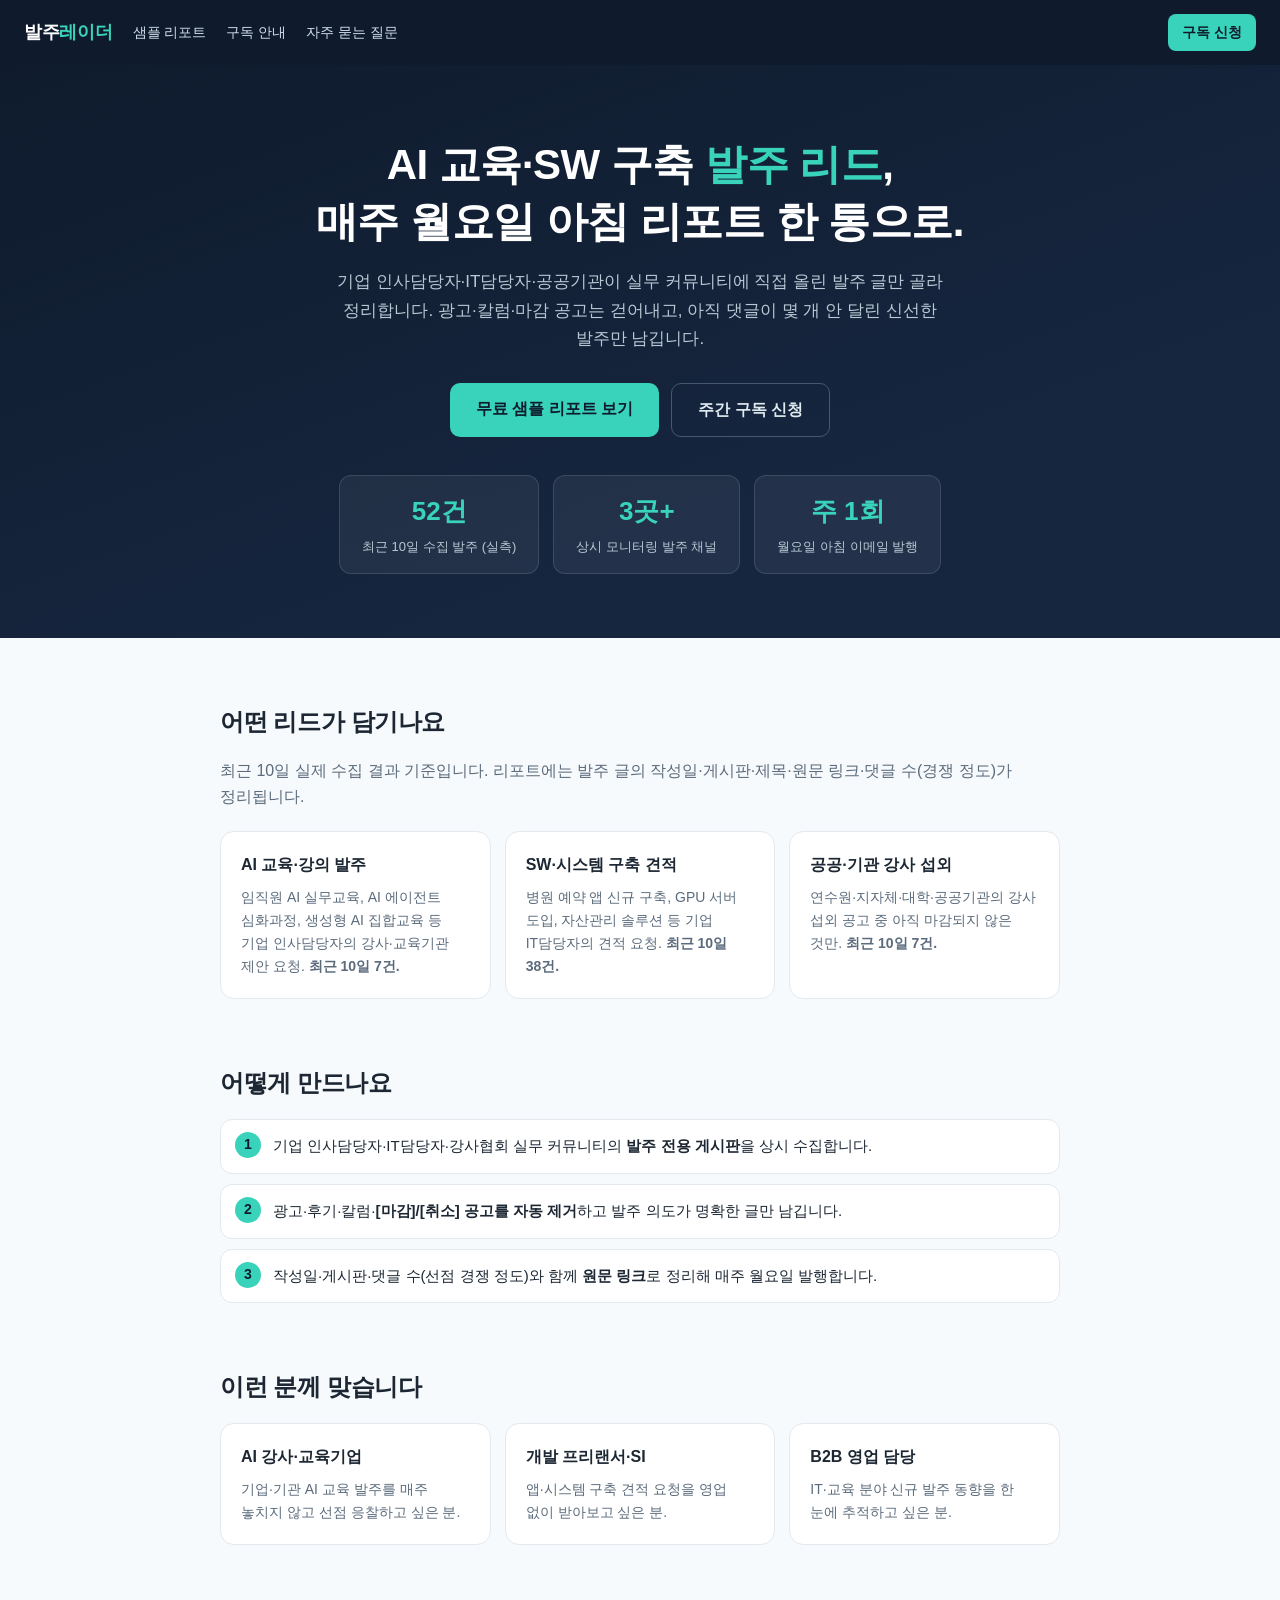
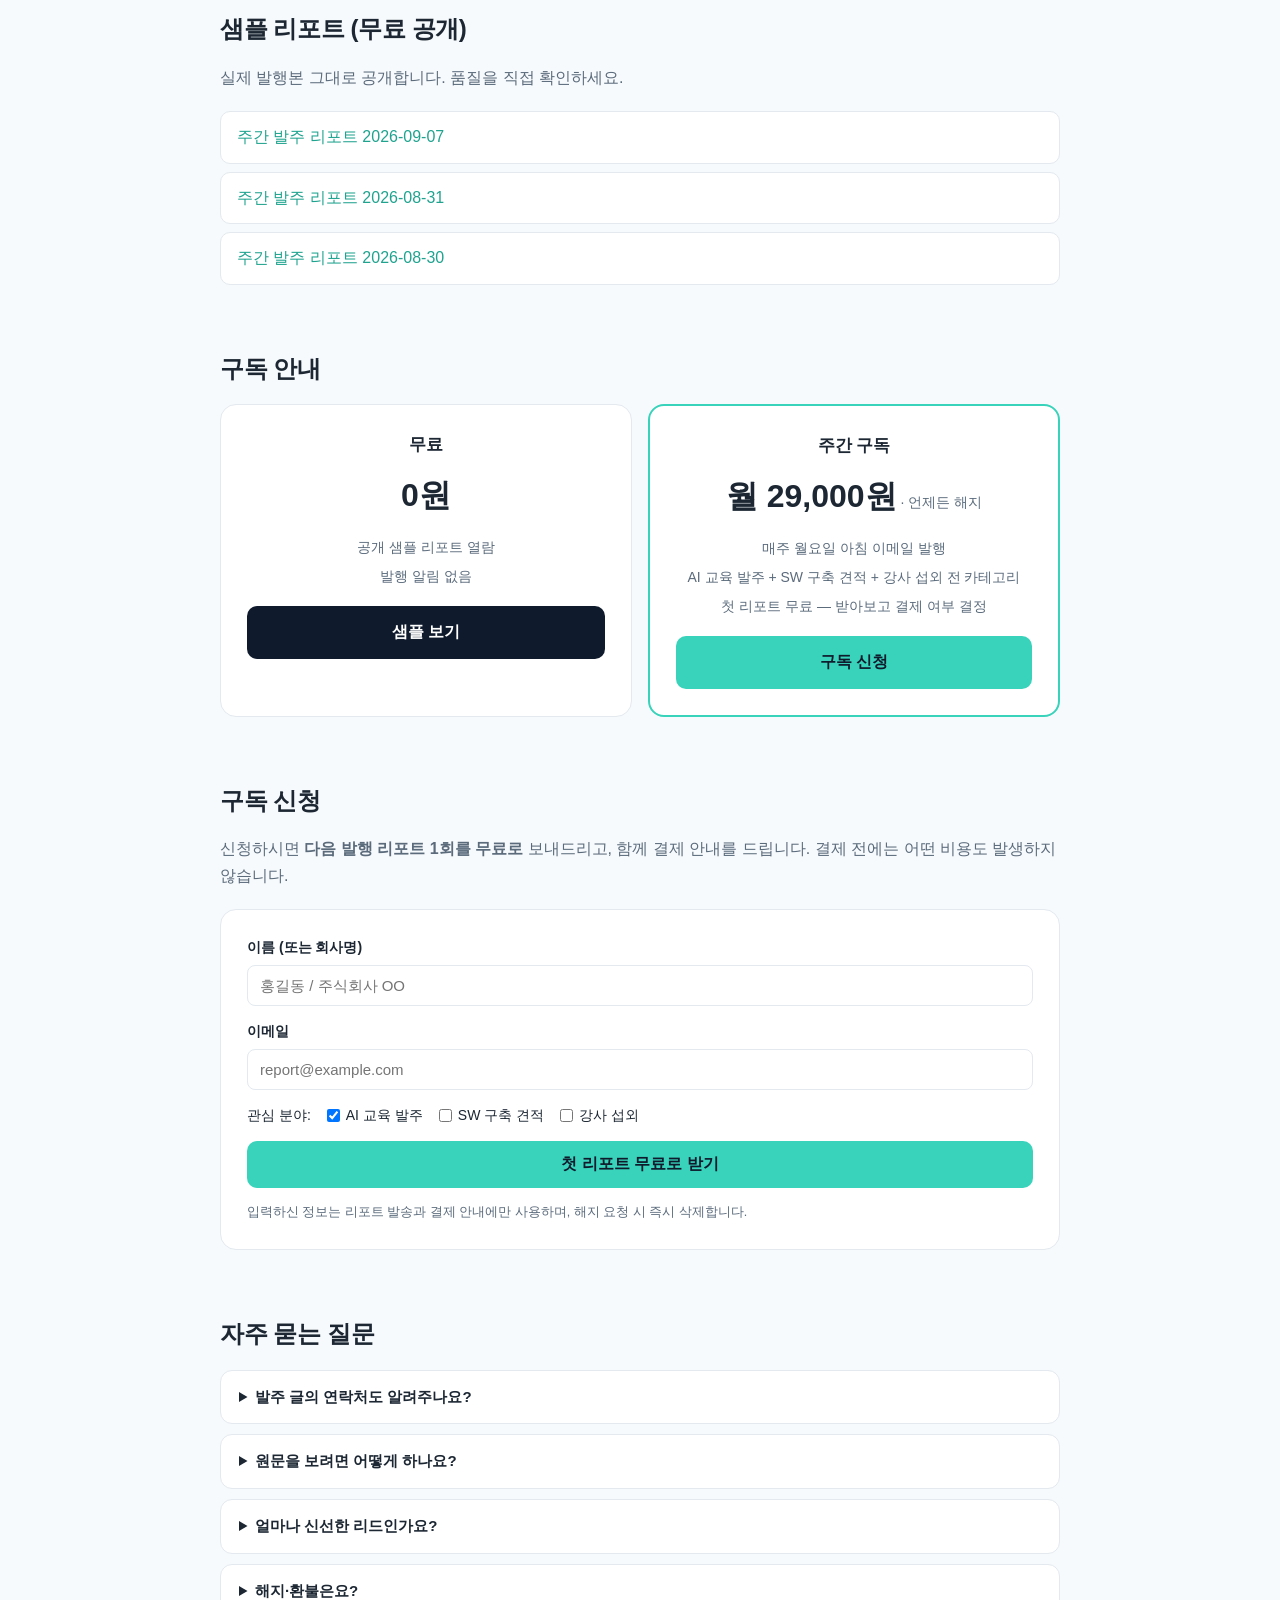
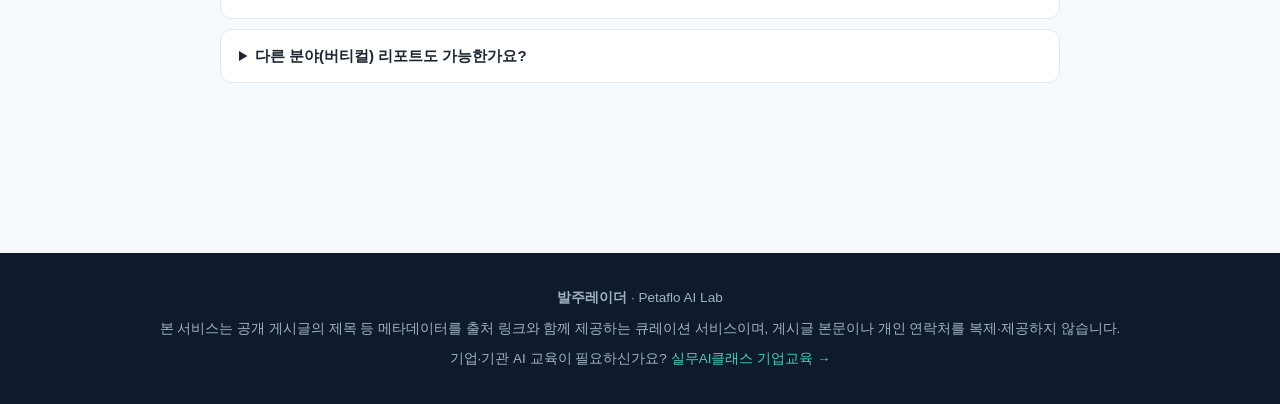
==== index.html @ 08a5c069 "주간 리포트 자동 발행" ====
<!DOCTYPE html>
<html lang="ko">
<head>
<meta charset="utf-8">
<meta name="viewport" content="width=device-width, initial-scale=1">
<title>발주레이더 — AI 교육·SW 구축 발주 리드 주간 리포트</title>
<meta name="description" content="기업 인사·IT 담당자와 공공기관이 실제로 올린 AI 교육·SW 구축 발주 글만 골라 매주 월요일 리포트로 보내드립니다.">
<link rel="stylesheet" href="assets/style.css">
</head>
<body>

<nav class="nav">
  <a class="brand" href="#">발주<em>레이더</em></a>
  <a href="#sample">샘플 리포트</a>
  <a href="#pricing">구독 안내</a>
  <a href="#faq">자주 묻는 질문</a>
  <a class="cta" href="#subscribe">구독 신청</a>
</nav>

<header class="hero">
  <h1>AI 교육·SW 구축 <em>발주 리드</em>,<br>매주 월요일 아침 리포트 한 통으로.</h1>
  <p class="sub">기업 인사담당자·IT담당자·공공기관이 실무 커뮤니티에 직접 올린 발주 글만 골라 정리합니다.
  광고·칼럼·마감 공고는 걷어내고, 아직 댓글이 몇 개 안 달린 신선한 발주만 남깁니다.</p>
  <div class="btns">
    <a class="btn primary" href="#sample">무료 샘플 리포트 보기</a>
    <a class="btn ghost" href="#subscribe">주간 구독 신청</a>
  </div>
  <div class="stats">
    <div class="stat"><b>52건</b><span>최근 10일 수집 발주 (실측)</span></div>
    <div class="stat"><b>3곳+</b><span>상시 모니터링 발주 채널</span></div>
    <div class="stat"><b>주 1회</b><span>월요일 아침 이메일 발행</span></div>
  </div>
</header>

<main class="landing">

<section class="block" id="what">
  <h2>어떤 리드가 담기나요</h2>
  <p class="lead">최근 10일 실제 수집 결과 기준입니다. 리포트에는 발주 글의 작성일·게시판·제목·원문 링크·댓글 수(경쟁 정도)가 정리됩니다.</p>
  <div class="cards">
    <div class="card">
      <h3>AI 교육·강의 발주</h3>
      <p>임직원 AI 실무교육, AI 에이전트 심화과정, 생성형 AI 집합교육 등 기업 인사담당자의 강사·교육기관 제안 요청. <strong>최근 10일 7건.</strong></p>
    </div>
    <div class="card">
      <h3>SW·시스템 구축 견적</h3>
      <p>병원 예약 앱 신규 구축, GPU 서버 도입, 자산관리 솔루션 등 기업 IT담당자의 견적 요청. <strong>최근 10일 38건.</strong></p>
    </div>
    <div class="card">
      <h3>공공·기관 강사 섭외</h3>
      <p>연수원·지자체·대학·공공기관의 강사 섭외 공고 중 아직 마감되지 않은 것만. <strong>최근 10일 7건.</strong></p>
    </div>
  </div>
</section>

<section class="block" id="how">
  <h2>어떻게 만드나요</h2>
  <ol class="how">
    <li>기업 인사담당자·IT담당자·강사협회 실무 커뮤니티의 <strong>발주 전용 게시판</strong>을 상시 수집합니다.</li>
    <li>광고·후기·칼럼·<strong>[마감]/[취소] 공고를 자동 제거</strong>하고 발주 의도가 명확한 글만 남깁니다.</li>
    <li>작성일·게시판·댓글 수(선점 경쟁 정도)와 함께 <strong>원문 링크</strong>로 정리해 매주 월요일 발행합니다.</li>
  </ol>
</section>

<section class="block" id="who">
  <h2>이런 분께 맞습니다</h2>
  <div class="cards">
    <div class="card"><h3>AI 강사·교육기업</h3><p>기업·기관 AI 교육 발주를 매주 놓치지 않고 선점 응찰하고 싶은 분.</p></div>
    <div class="card"><h3>개발 프리랜서·SI</h3><p>앱·시스템 구축 견적 요청을 영업 없이 받아보고 싶은 분.</p></div>
    <div class="card"><h3>B2B 영업 담당</h3><p>IT·교육 분야 신규 발주 동향을 한 눈에 추적하고 싶은 분.</p></div>
  </div>
</section>

<section class="block" id="sample">
  <h2>샘플 리포트 (무료 공개)</h2>
  <p class="lead">실제 발행본 그대로 공개합니다. 품질을 직접 확인하세요.</p>
  <div id="report-list">
    <ul>
      <!-- REPORT-LIST-START -->
      <li><a href="reports/2026-09-07.html">주간 발주 리포트 2026-09-07</a></li>
      <li><a href="reports/2026-08-31.html">주간 발주 리포트 2026-08-31</a></li>
      <li><a href="reports/2026-08-30.html">주간 발주 리포트 2026-08-30</a></li>
      <!-- REPORT-LIST-END -->
    </ul>
  </div>
</section>

<section class="block" id="pricing">
  <h2>구독 안내</h2>
  <div class="price-grid">
    <div class="price">
      <h3>무료</h3>
      <div class="amount">0원</div>
      <ul>
        <li>공개 샘플 리포트 열람</li>
        <li>발행 알림 없음</li>
      </ul>
      <a class="btn primary" href="#sample">샘플 보기</a>
    </div>
    <div class="price hl">
      <h3>주간 구독</h3>
      <div class="amount">월 29,000원<small> · 언제든 해지</small></div>
      <ul>
        <li>매주 월요일 아침 이메일 발행</li>
        <li>AI 교육 발주 + SW 구축 견적 + 강사 섭외 전 카테고리</li>
        <li>첫 리포트 무료 — 받아보고 결제 여부 결정</li>
      </ul>
      <a class="btn primary" href="#subscribe">구독 신청</a>
    </div>
  </div>
</section>

<section class="block" id="subscribe">
  <h2>구독 신청</h2>
  <p class="lead">신청하시면 <strong>다음 발행 리포트 1회를 무료로</strong> 보내드리고, 함께 결제 안내를 드립니다. 결제 전에는 어떤 비용도 발생하지 않습니다.</p>
  <div class="form-ok" id="form-ok">✅ 신청이 접수되었습니다. 다음 발행일에 첫 리포트를 이메일로 보내드릴게요.</div>
  <form class="sub-form" action="https://formsubmit.co/f4ff7f3f9ee0a68eefdaf804816b17be" method="POST">
    <input type="hidden" name="_subject" value="[발주레이더] 구독 신청">
    <input type="hidden" name="구분" value="발주레이더 구독신청">
    <input type="hidden" name="_captcha" value="false">
    <input type="hidden" name="_next" value="https://kevin9327.github.io/balju-radar/?subscribed=1#subscribe">
    <label>이름 (또는 회사명)
      <input type="text" name="이름" required placeholder="홍길동 / 주식회사 OO">
    </label>
    <label>이메일
      <input type="email" name="이메일" required placeholder="report@example.com">
    </label>
    <div class="checks">
      관심 분야:
      <label><input type="checkbox" name="관심분야" value="AI 교육 발주" checked> AI 교육 발주</label>
      <label><input type="checkbox" name="관심분야" value="SW 구축 견적"> SW 구축 견적</label>
      <label><input type="checkbox" name="관심분야" value="강사 섭외"> 강사 섭외</label>
    </div>
    <button type="submit">첫 리포트 무료로 받기</button>
    <p class="fine">입력하신 정보는 리포트 발송과 결제 안내에만 사용하며, 해지 요청 시 즉시 삭제합니다.</p>
  </form>
</section>

<section class="block" id="faq">
  <h2>자주 묻는 질문</h2>
  <details class="faq">
    <summary>발주 글의 연락처도 알려주나요?</summary>
    <p>아니요. 리포트는 공개 게시글의 제목·작성일·게시판 등 <strong>메타데이터와 원문 링크만</strong> 제공합니다.
    개인 연락처는 수집·제공하지 않습니다(개인정보 보호). 연락처는 원문 링크에서 직접 확인하시면 되고, 대부분의 발주 글 본문에 담당자 연락 방법이 안내되어 있습니다.</p>
  </details>
  <details class="faq">
    <summary>원문을 보려면 어떻게 하나요?</summary>
    <p>각 리드의 원문 링크는 해당 커뮤니티로 연결됩니다. 커뮤니티 가입(무료)이 필요할 수 있습니다. 어느 커뮤니티의 어느 게시판인지 리포트에 명시되어 있어 한 번 가입해두면 계속 쓸 수 있습니다.</p>
  </details>
  <details class="faq">
    <summary>얼마나 신선한 리드인가요?</summary>
    <p>발행일 기준 직전 7~10일 내 작성된 글만 담습니다. 각 리드에 댓글 수를 함께 표기하므로 경쟁이 얼마나 붙었는지 바로 판단할 수 있습니다. 댓글 5개 미만이면 통상 선점 여지가 충분합니다.</p>
  </details>
  <details class="faq">
    <summary>해지·환불은요?</summary>
    <p>언제든 이메일 회신 한 통으로 해지할 수 있고, 해지 시 다음 결제는 발생하지 않습니다. 결제 후 리포트 발송 전이라면 전액 환불해 드립니다.</p>
  </details>
  <details class="faq">
    <summary>다른 분야(버티컬) 리포트도 가능한가요?</summary>
    <p>가능합니다. 특정 업종·키워드의 발주만 모아보는 맞춤 리포트가 필요하시면 구독 신청 폼에 내용을 남겨주세요. 별도 견적으로 안내드립니다.</p>
  </details>
</section>

</main>

<footer class="site">
  <p><strong>발주레이더</strong> · Petaflo AI Lab</p>
  <p>본 서비스는 공개 게시글의 제목 등 메타데이터를 출처 링크와 함께 제공하는 큐레이션 서비스이며, 게시글 본문이나 개인 연락처를 복제·제공하지 않습니다.</p>
  <p>기업·기관 AI 교육이 필요하신가요? <a href="https://kevin9327.github.io/ai-class/training.html">실무AI클래스 기업교육 →</a></p>
</footer>

<script>
  if (new URLSearchParams(location.search).get("subscribed") === "1") {
    document.getElementById("form-ok").style.display = "block";
  }
</script>
</body>
</html>
---- assets/style.css ----
:root {
  --navy: #0f1b2d;
  --navy2: #16263f;
  --mint: #39d3bb;
  --mint-dark: #1fa38f;
  --ink: #1c2733;
  --sub: #5b6b7c;
  --line: #e3e9ef;
  --bg: #f7fafc;
  --card: #ffffff;
}
* { box-sizing: border-box; margin: 0; padding: 0; }
html { scroll-behavior: smooth; }
body {
  font-family: "Pretendard Variable", Pretendard, "Apple SD Gothic Neo", "Malgun Gothic", "Segoe UI", sans-serif;
  color: var(--ink);
  background: var(--bg);
  line-height: 1.65;
  word-break: keep-all;
}
a { color: var(--mint-dark); text-decoration: none; }
a:hover { text-decoration: underline; }

/* ── 랜딩 ───────────────────────────── */
.nav {
  display: flex; align-items: center; gap: 20px;
  padding: 14px 24px; background: var(--navy); color: #fff;
  position: sticky; top: 0; z-index: 10;
}
.nav .brand { font-weight: 800; font-size: 18px; color: #fff; letter-spacing: -0.3px; }
.nav .brand em { color: var(--mint); font-style: normal; }
.nav a { color: #cfe0ea; font-size: 14px; }
.nav .cta { margin-left: auto; background: var(--mint); color: var(--navy); font-weight: 700; padding: 7px 14px; border-radius: 8px; }
.nav .cta:hover { text-decoration: none; filter: brightness(1.06); }

.hero {
  background: linear-gradient(160deg, var(--navy) 0%, var(--navy2) 70%);
  color: #fff; padding: 72px 24px 64px; text-align: center;
}
.hero h1 { font-size: clamp(26px, 4.5vw, 42px); letter-spacing: -0.5px; line-height: 1.35; }
.hero h1 em { color: var(--mint); font-style: normal; }
.hero p.sub { margin: 18px auto 0; max-width: 640px; color: #b8c8d4; font-size: clamp(15px, 2vw, 17px); }
.hero .btns { margin-top: 30px; display: flex; gap: 12px; justify-content: center; flex-wrap: wrap; }
.btn { display: inline-block; padding: 13px 26px; border-radius: 10px; font-weight: 700; font-size: 16px; }
.btn.primary { background: var(--mint); color: var(--navy); }
.btn.ghost { border: 1px solid #46586e; color: #dfe9f0; }
.btn:hover { text-decoration: none; filter: brightness(1.07); }

.stats { display: flex; gap: 14px; justify-content: center; flex-wrap: wrap; margin-top: 38px; }
.stat { background: rgba(255,255,255,0.06); border: 1px solid rgba(255,255,255,0.12); border-radius: 12px; padding: 14px 22px; min-width: 150px; }
.stat b { display: block; font-size: 26px; color: var(--mint); }
.stat span { font-size: 13px; color: #b8c8d4; }

main.landing { max-width: 880px; margin: 0 auto; padding: 0 20px 80px; }
section.block { margin-top: 64px; }
section.block > h2 { font-size: 24px; letter-spacing: -0.4px; margin-bottom: 16px; }
section.block > p.lead { color: var(--sub); margin-bottom: 20px; }

.cards { display: grid; grid-template-columns: repeat(auto-fit, minmax(230px, 1fr)); gap: 14px; }
.card { background: var(--card); border: 1px solid var(--line); border-radius: 14px; padding: 20px; }
.card h3 { font-size: 16px; margin-bottom: 8px; }
.card p { font-size: 14px; color: var(--sub); }

ol.how { counter-reset: n; list-style: none; display: grid; gap: 10px; }
ol.how li { background: var(--card); border: 1px solid var(--line); border-radius: 12px; padding: 14px 16px 14px 52px; position: relative; font-size: 15px; }
ol.how li::before {
  counter-increment: n; content: counter(n);
  position: absolute; left: 14px; top: 12px;
  width: 26px; height: 26px; border-radius: 50%;
  background: var(--mint); color: var(--navy); font-weight: 800;
  display: flex; align-items: center; justify-content: center; font-size: 14px;
}

.price-grid { display: grid; grid-template-columns: repeat(auto-fit, minmax(250px, 1fr)); gap: 16px; }
.price { background: var(--card); border: 1px solid var(--line); border-radius: 16px; padding: 26px; text-align: center; }
.price.hl { border: 2px solid var(--mint); }
.price h3 { font-size: 17px; }
.price .amount { font-size: 32px; font-weight: 800; margin: 10px 0 2px; }
.price .amount small { font-size: 14px; font-weight: 500; color: var(--sub); }
.price ul { list-style: none; margin: 14px 0 18px; font-size: 14px; color: var(--sub); display: grid; gap: 6px; }
.price .btn { width: 100%; }
.price .btn.primary { background: var(--navy); color: #fff; }
.price.hl .btn.primary { background: var(--mint); color: var(--navy); }

#report-list ul { list-style: none; display: grid; gap: 8px; }
#report-list li { background: var(--card); border: 1px solid var(--line); border-radius: 10px; padding: 12px 16px; }

form.sub-form { background: var(--card); border: 1px solid var(--line); border-radius: 16px; padding: 26px; display: grid; gap: 14px; }
form.sub-form label { font-size: 14px; font-weight: 600; display: grid; gap: 6px; }
form.sub-form input[type="text"], form.sub-form input[type="email"] {
  padding: 11px 12px; border: 1px solid var(--line); border-radius: 8px; font-size: 15px; font-family: inherit;
}
form.sub-form .checks { display: flex; gap: 16px; flex-wrap: wrap; font-size: 14px; font-weight: 500; }
form.sub-form .checks label { display: flex; align-items: center; gap: 6px; font-weight: 500; }
form.sub-form button { background: var(--mint); color: var(--navy); font-weight: 800; font-size: 16px; border: 0; border-radius: 10px; padding: 13px; cursor: pointer; font-family: inherit; }
form.sub-form button:hover { filter: brightness(1.06); }
form.sub-form .fine { font-size: 12.5px; color: var(--sub); }
.form-ok { display: none; background: #e8faf5; border: 1px solid var(--mint); border-radius: 10px; padding: 14px 16px; font-size: 14.5px; margin-bottom: 14px; }

details.faq { background: var(--card); border: 1px solid var(--line); border-radius: 12px; padding: 14px 18px; margin-bottom: 10px; }
details.faq summary { font-weight: 700; cursor: pointer; font-size: 15px; }
details.faq p { margin-top: 10px; font-size: 14.5px; color: var(--sub); }

footer.site { margin-top: 80px; background: var(--navy); color: #9fb3c1; padding: 34px 24px; font-size: 13.5px; text-align: center; }
footer.site a { color: var(--mint); }
footer.site p + p { margin-top: 8px; }

/* ── 리포트 ─────────────────────────── */
body.report { background: #fff; }
.rp-head { background: var(--navy); color: #fff; padding: 34px 24px 26px; }
.rp-head .brand { color: var(--mint); font-weight: 800; font-size: 14px; }
.rp-head h1 { font-size: clamp(22px, 3.5vw, 30px); margin-top: 8px; }
.rp-head .date { color: var(--mint); }
.rp-head .meta { color: #b8c8d4; font-size: 14px; margin-top: 8px; }
body.report main { max-width: 960px; margin: 0 auto; padding: 24px 20px 60px; }
.notice { background: #f2f8f7; border: 1px solid #cdeae4; border-radius: 12px; padding: 14px 18px; font-size: 14px; color: #33505c; }
section.cat { margin-top: 36px; }
section.cat h2 { font-size: 20px; letter-spacing: -0.3px; }
section.cat h2 .cnt { color: var(--mint-dark); font-size: 16px; }
section.cat h2 .src { font-size: 13px; color: var(--sub); font-weight: 500; margin-left: 6px; }
.tbl-wrap { overflow-x: auto; margin-top: 12px; border: 1px solid var(--line); border-radius: 12px; }
table { border-collapse: collapse; width: 100%; font-size: 14px; min-width: 640px; }
thead th { background: #f2f6f9; text-align: left; padding: 10px 12px; font-size: 13px; color: var(--sub); white-space: nowrap; }
tbody td { padding: 10px 12px; border-top: 1px solid var(--line); }
td.d, td.b { white-space: nowrap; color: var(--sub); font-size: 13px; }
td.n { text-align: right; color: var(--sub); font-variant-numeric: tabular-nums; }
.rp-foot { border-top: 1px solid var(--line); margin-top: 40px; padding: 20px 24px; text-align: center; font-size: 13.5px; color: var(--sub); }
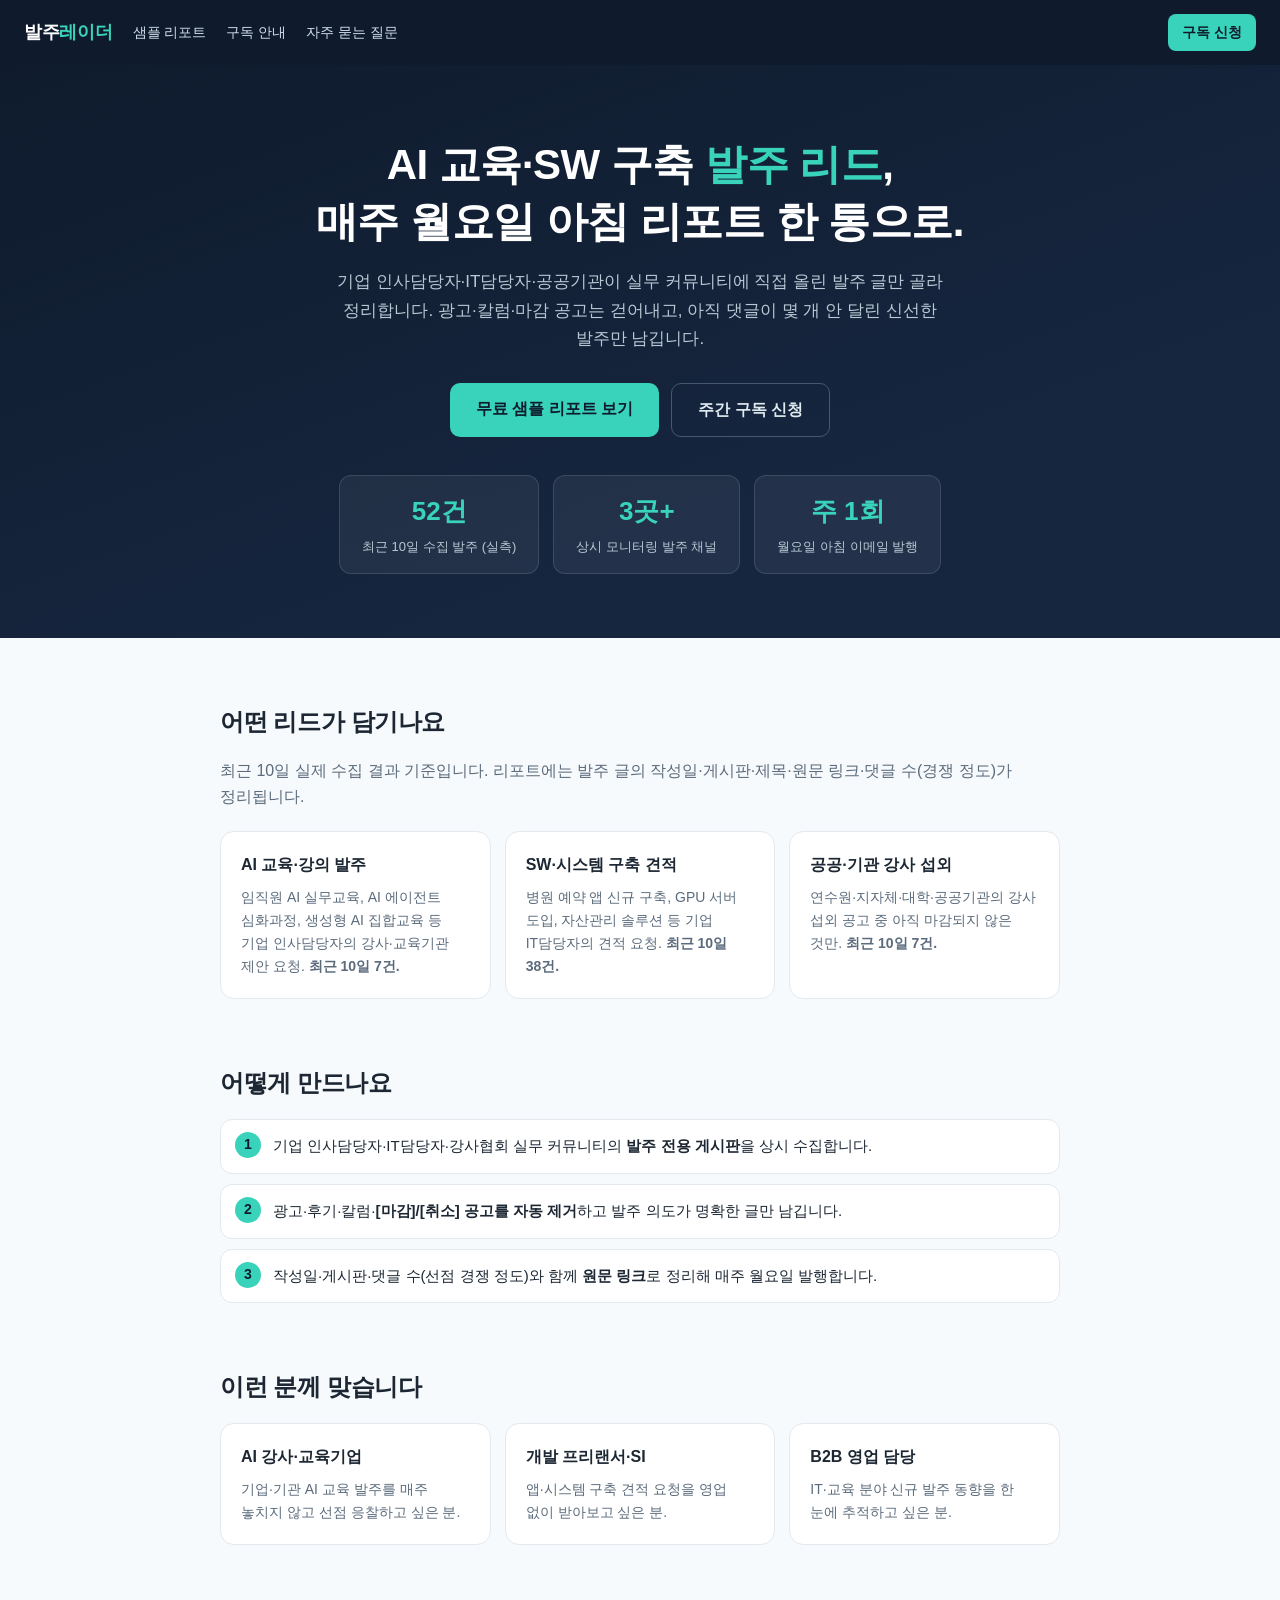
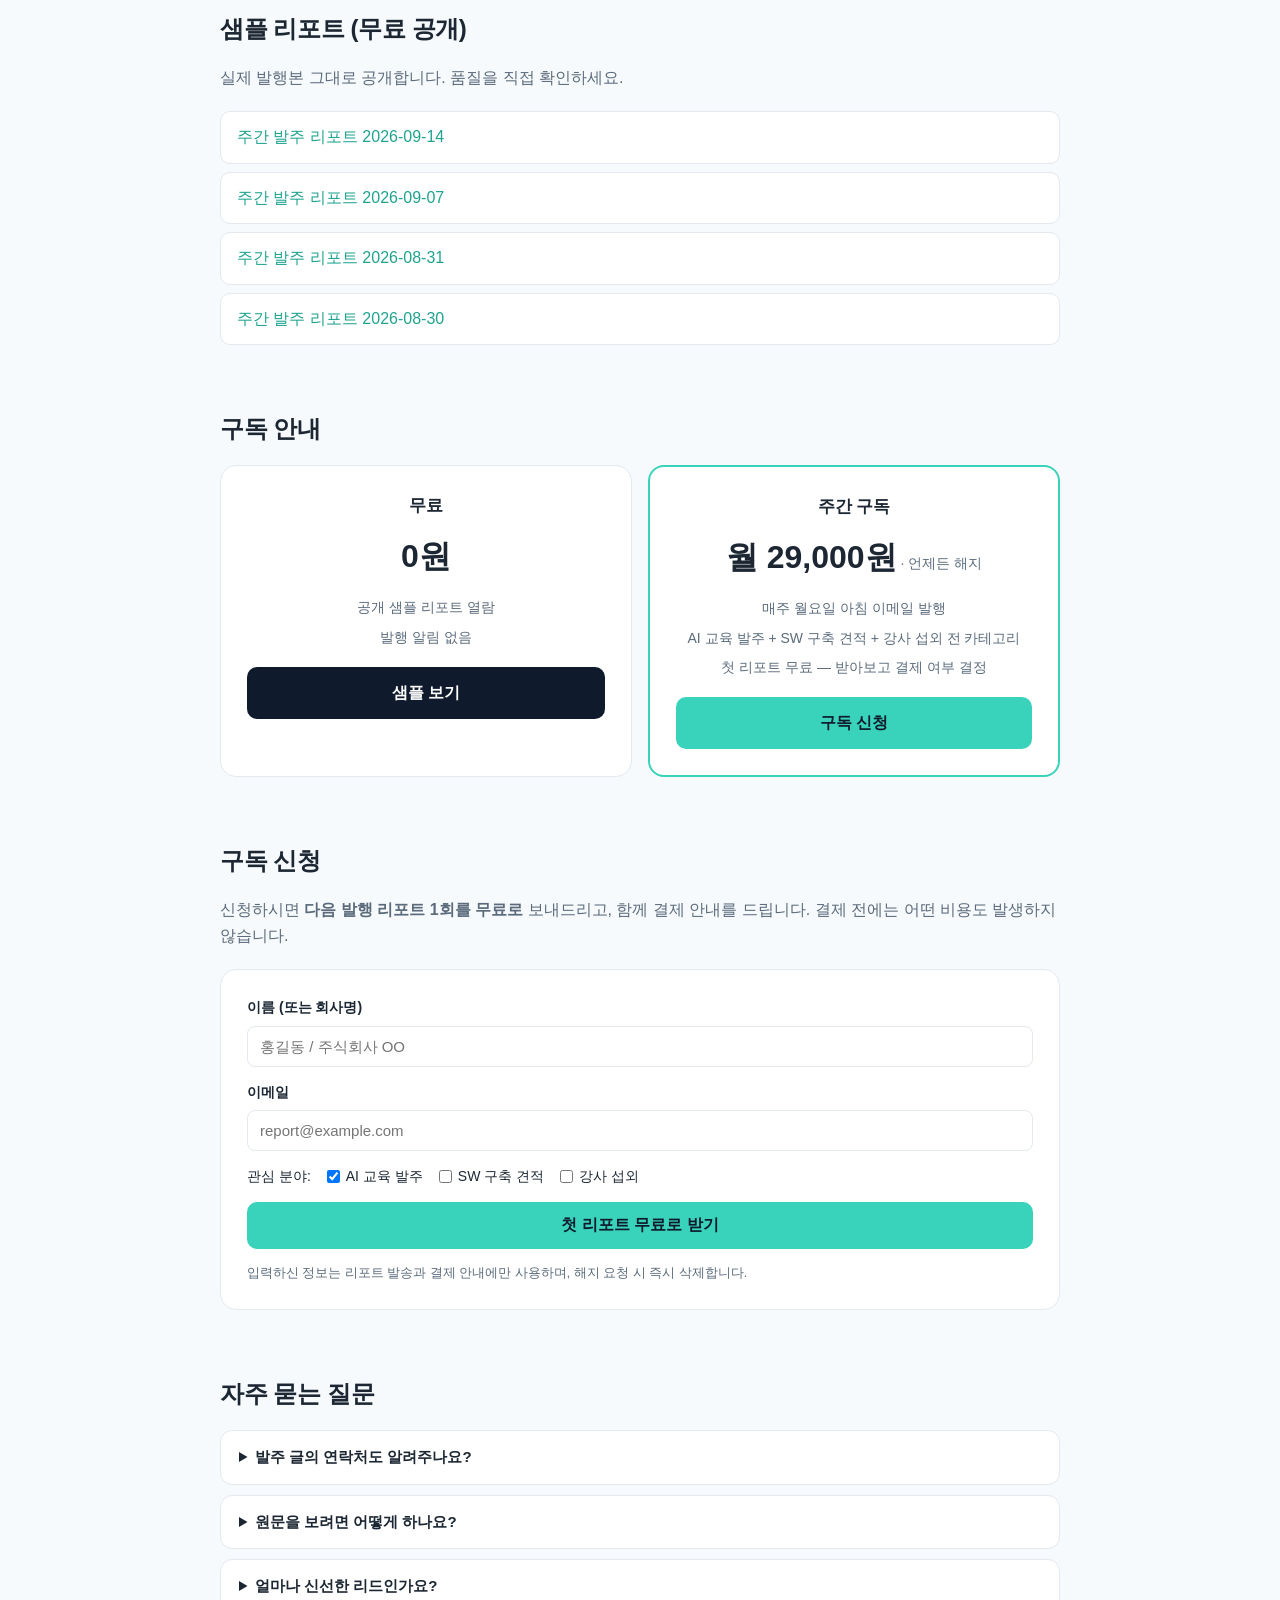
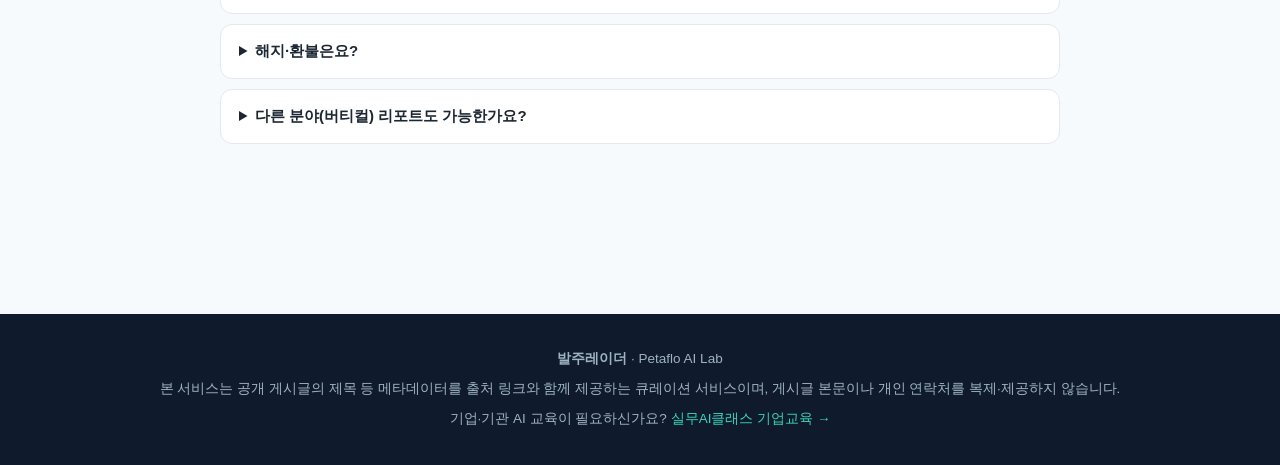
==== commit 424cfc86: "주간 리포트 자동 발행" ====
--- a/index.html
+++ b/index.html
@@ -77,6 +77,7 @@
   <div id="report-list">
     <ul>
       <!-- REPORT-LIST-START -->
+      <li><a href="reports/2026-09-14.html">주간 발주 리포트 2026-09-14</a></li>
       <li><a href="reports/2026-09-07.html">주간 발주 리포트 2026-09-07</a></li>
       <li><a href="reports/2026-08-31.html">주간 발주 리포트 2026-08-31</a></li>
       <li><a href="reports/2026-08-30.html">주간 발주 리포트 2026-08-30</a></li>
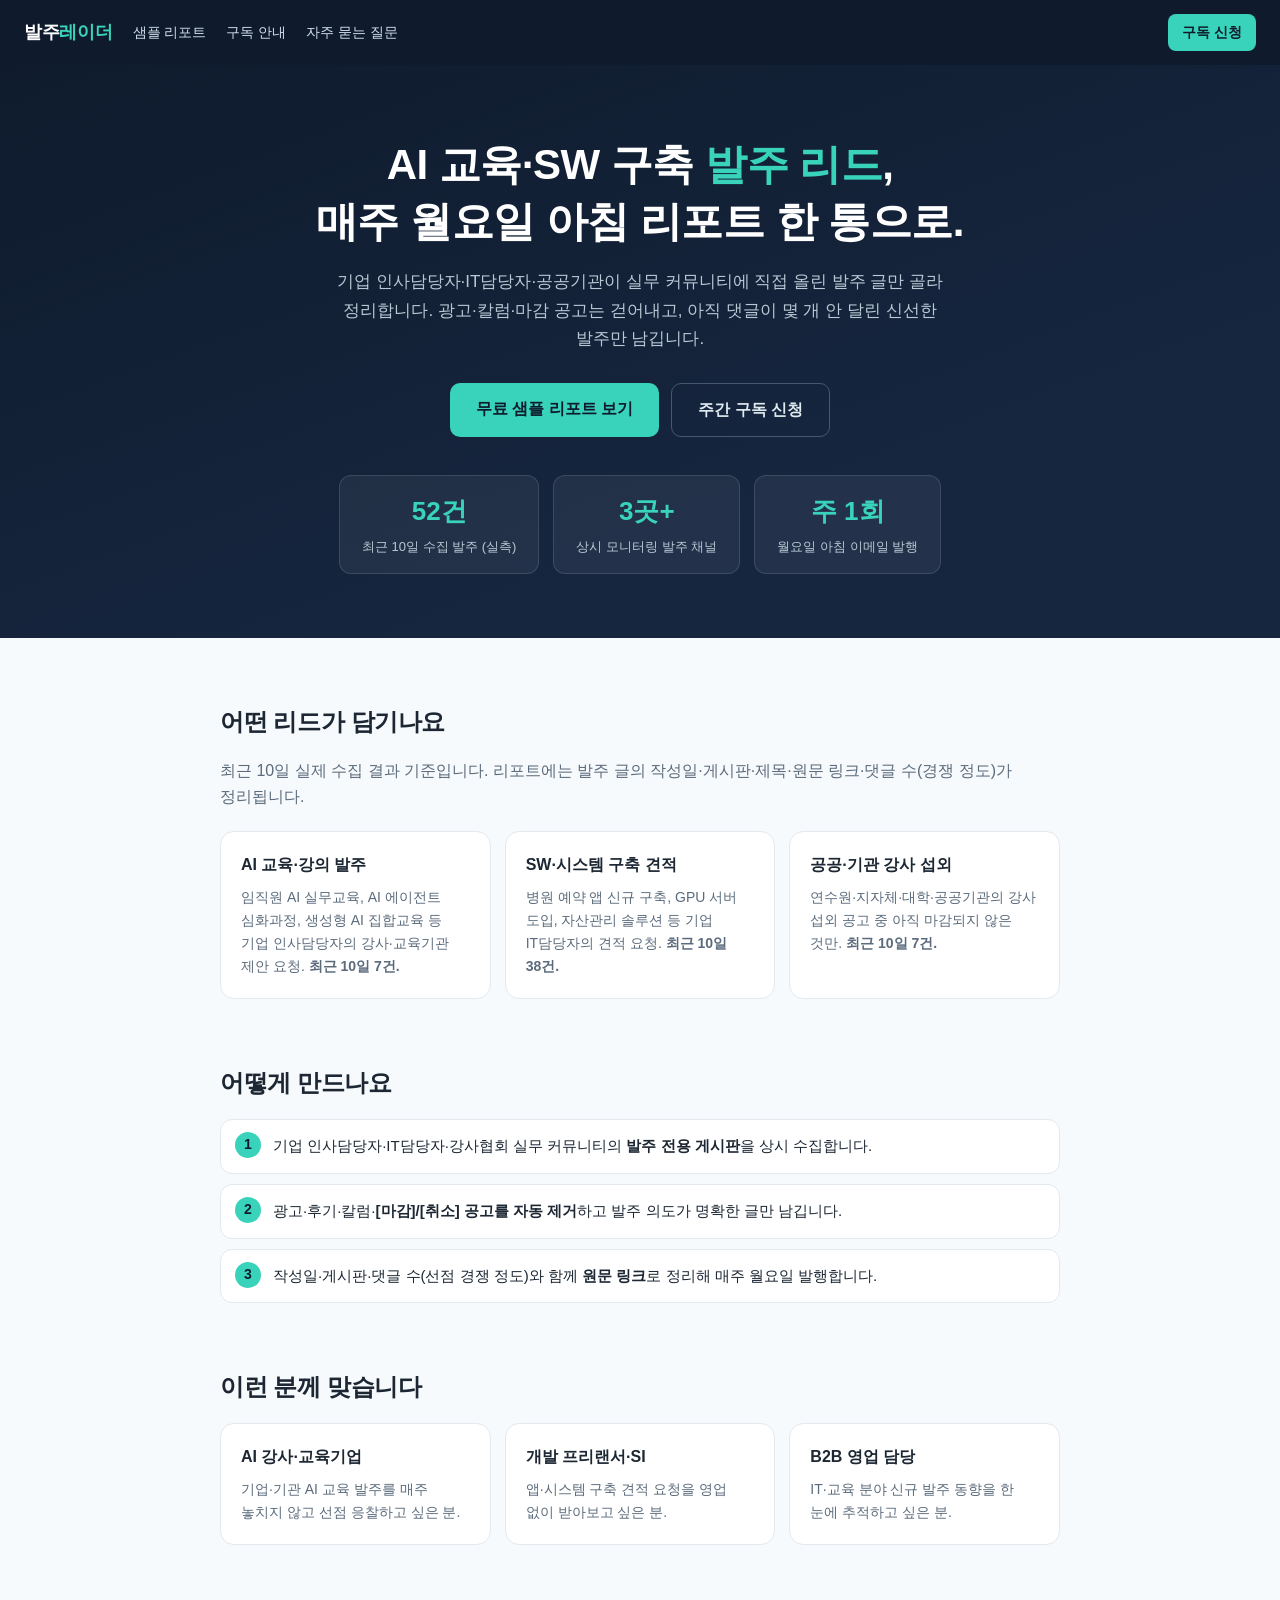
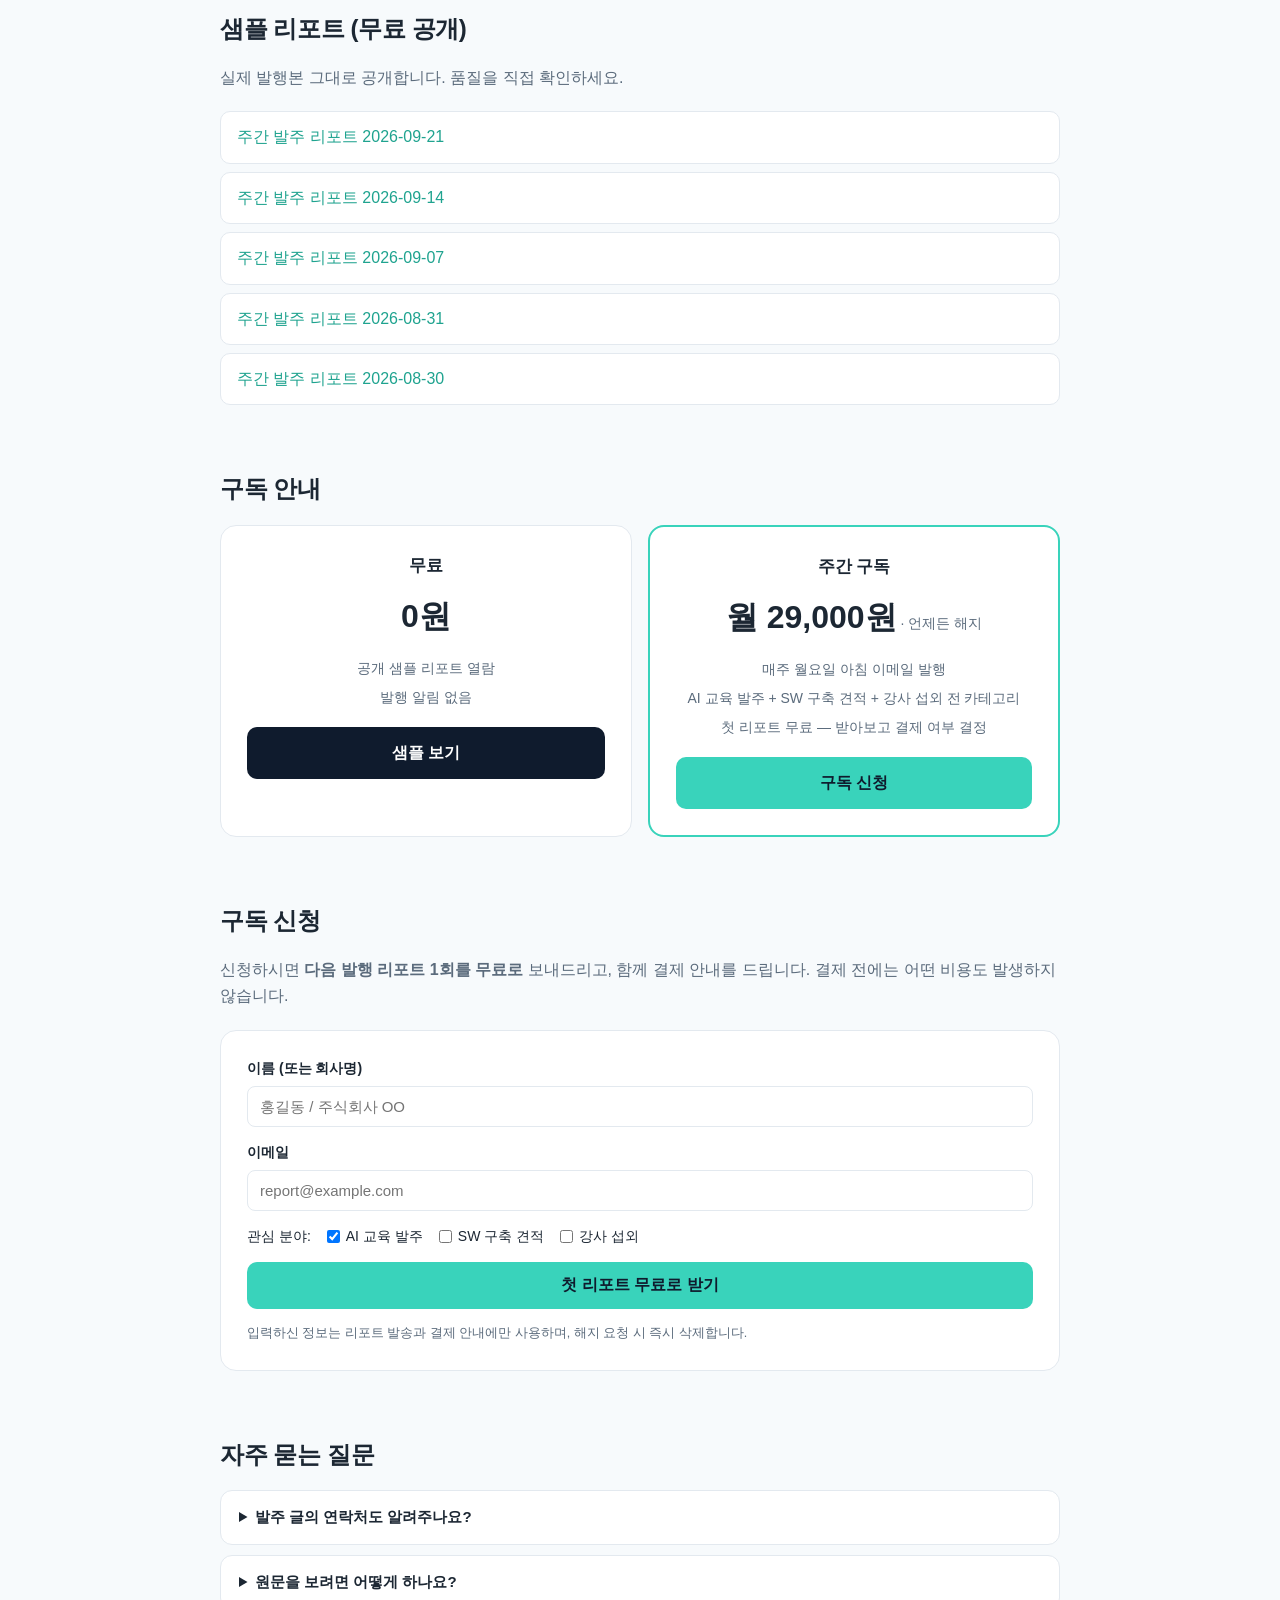
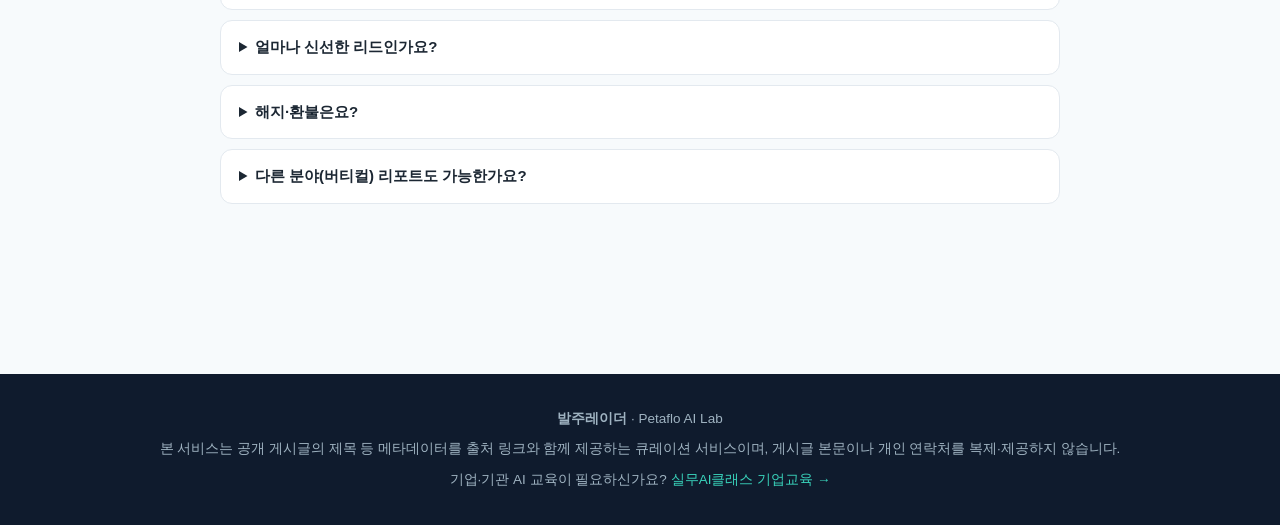
==== commit 34fa073b: "주간 리포트 자동 발행" ====
--- a/index.html
+++ b/index.html
@@ -77,6 +77,7 @@
   <div id="report-list">
     <ul>
       <!-- REPORT-LIST-START -->
+      <li><a href="reports/2026-09-21.html">주간 발주 리포트 2026-09-21</a></li>
       <li><a href="reports/2026-09-14.html">주간 발주 리포트 2026-09-14</a></li>
       <li><a href="reports/2026-09-07.html">주간 발주 리포트 2026-09-07</a></li>
       <li><a href="reports/2026-08-31.html">주간 발주 리포트 2026-08-31</a></li>
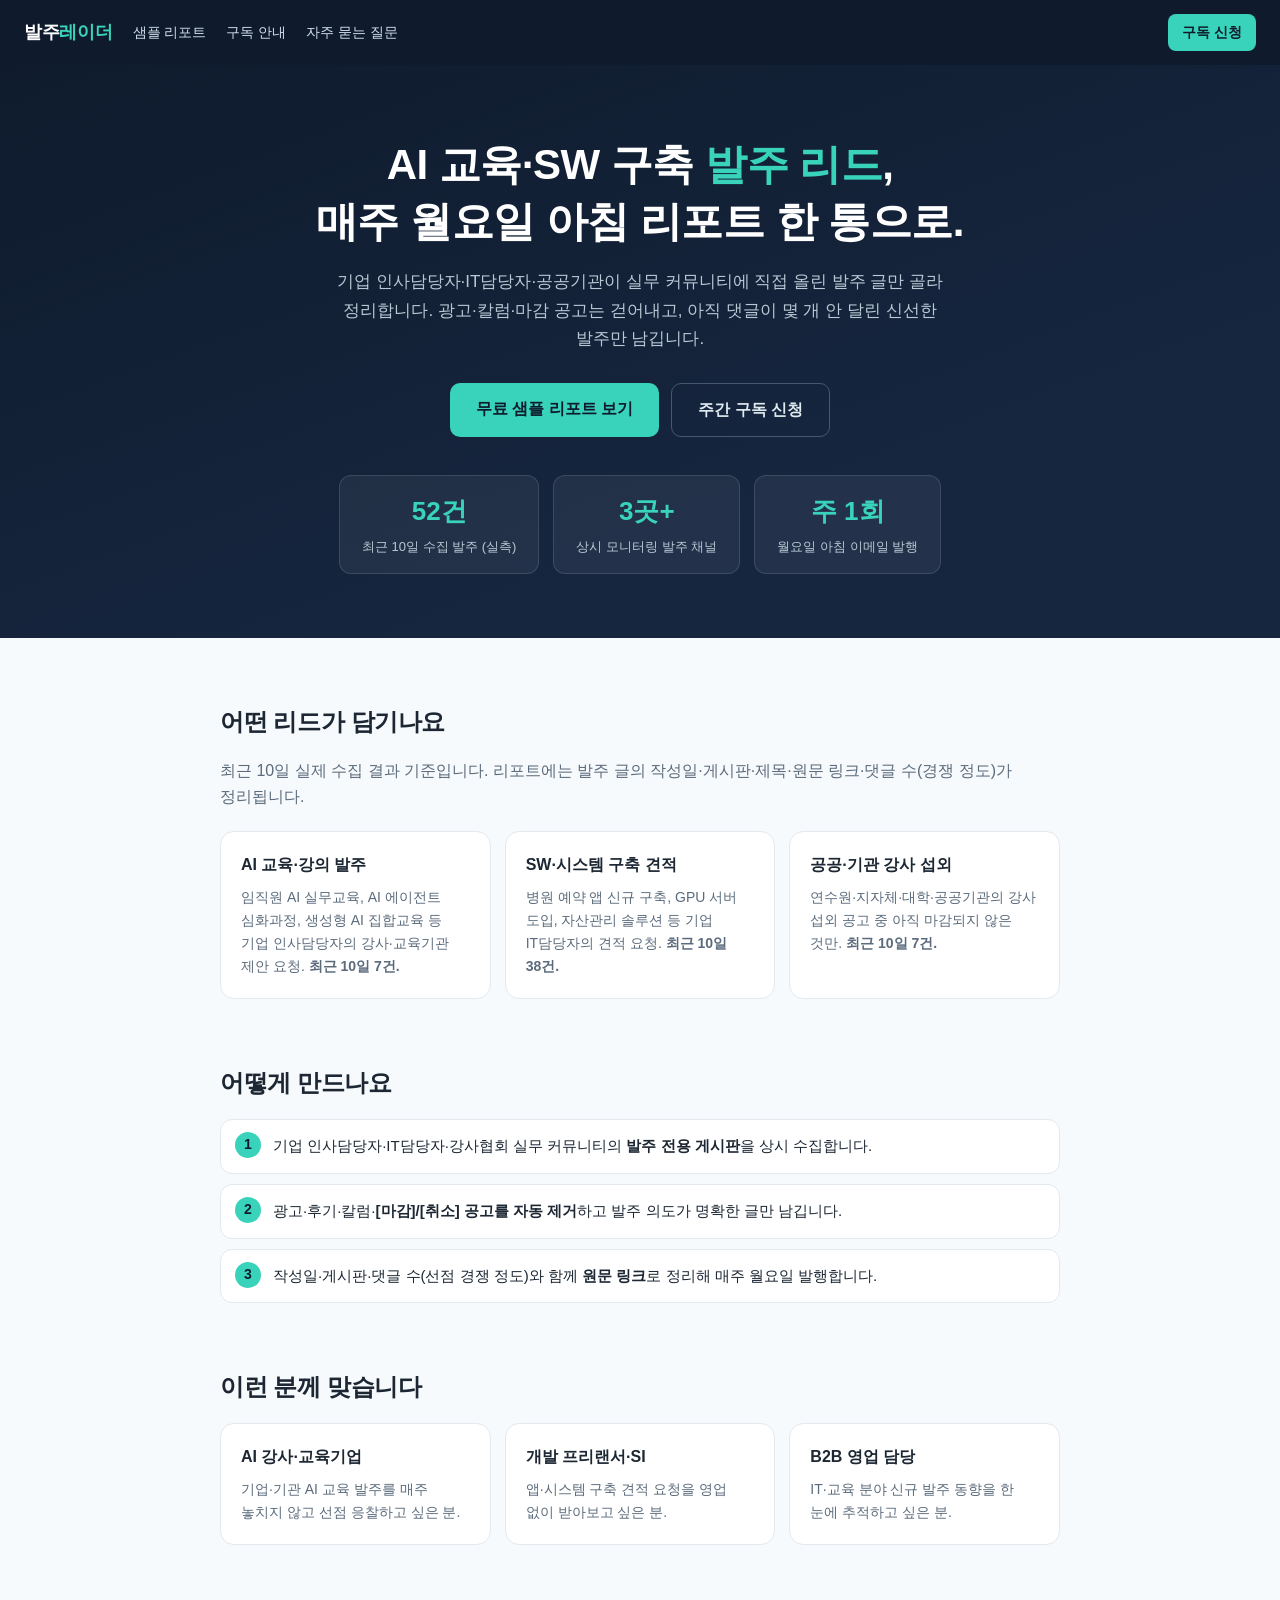
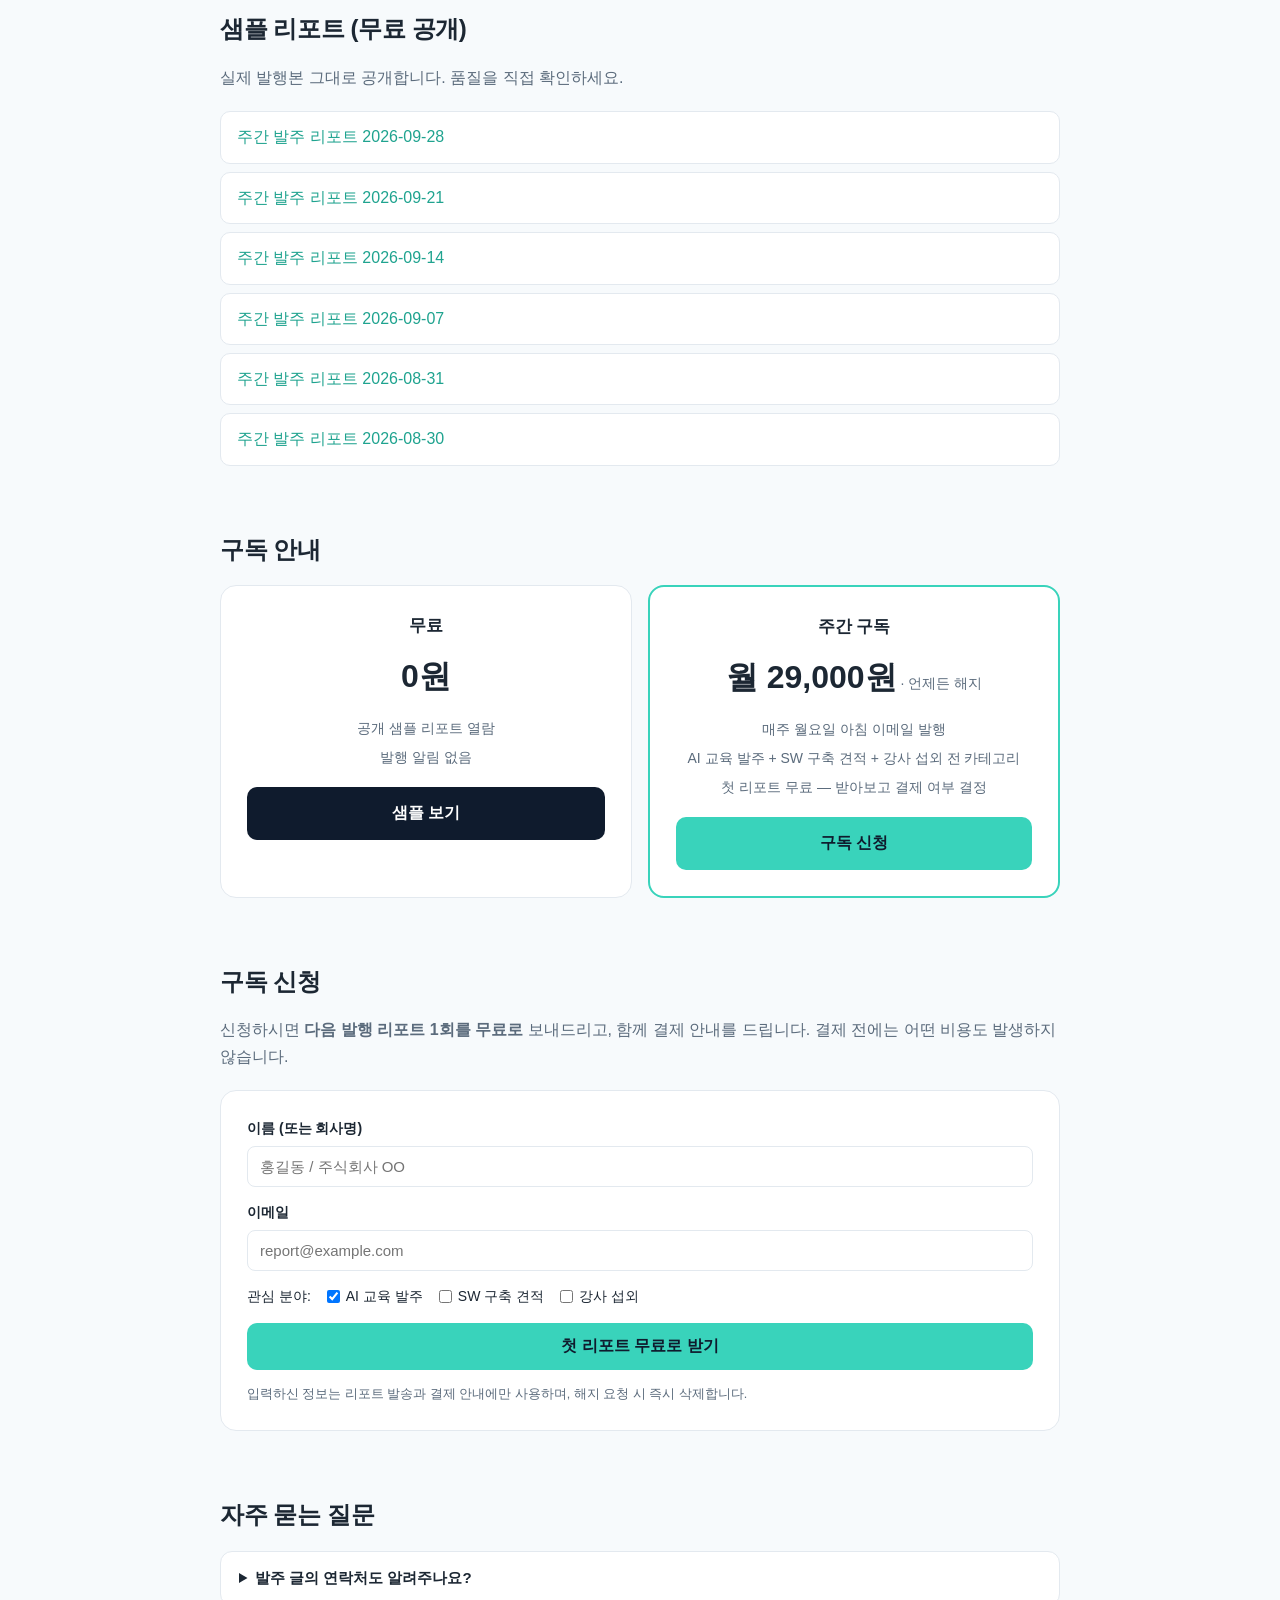
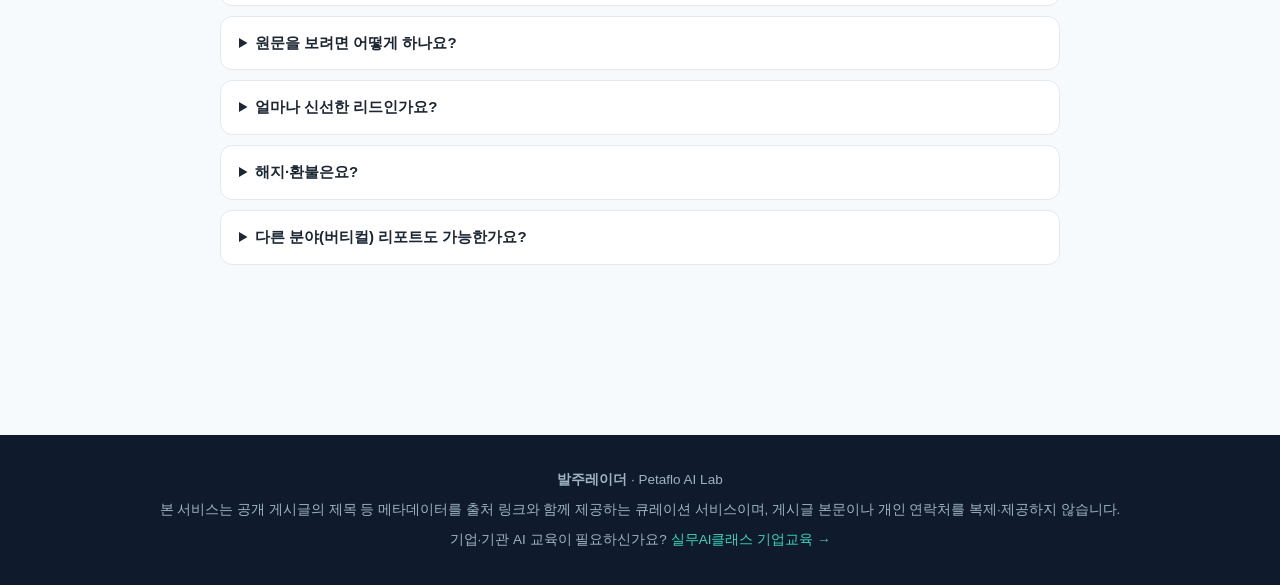
==== commit 0c60ae9b: "주간 리포트 자동 발행" ====
--- a/index.html
+++ b/index.html
@@ -77,6 +77,7 @@
   <div id="report-list">
     <ul>
       <!-- REPORT-LIST-START -->
+      <li><a href="reports/2026-09-28.html">주간 발주 리포트 2026-09-28</a></li>
       <li><a href="reports/2026-09-21.html">주간 발주 리포트 2026-09-21</a></li>
       <li><a href="reports/2026-09-14.html">주간 발주 리포트 2026-09-14</a></li>
       <li><a href="reports/2026-09-07.html">주간 발주 리포트 2026-09-07</a></li>
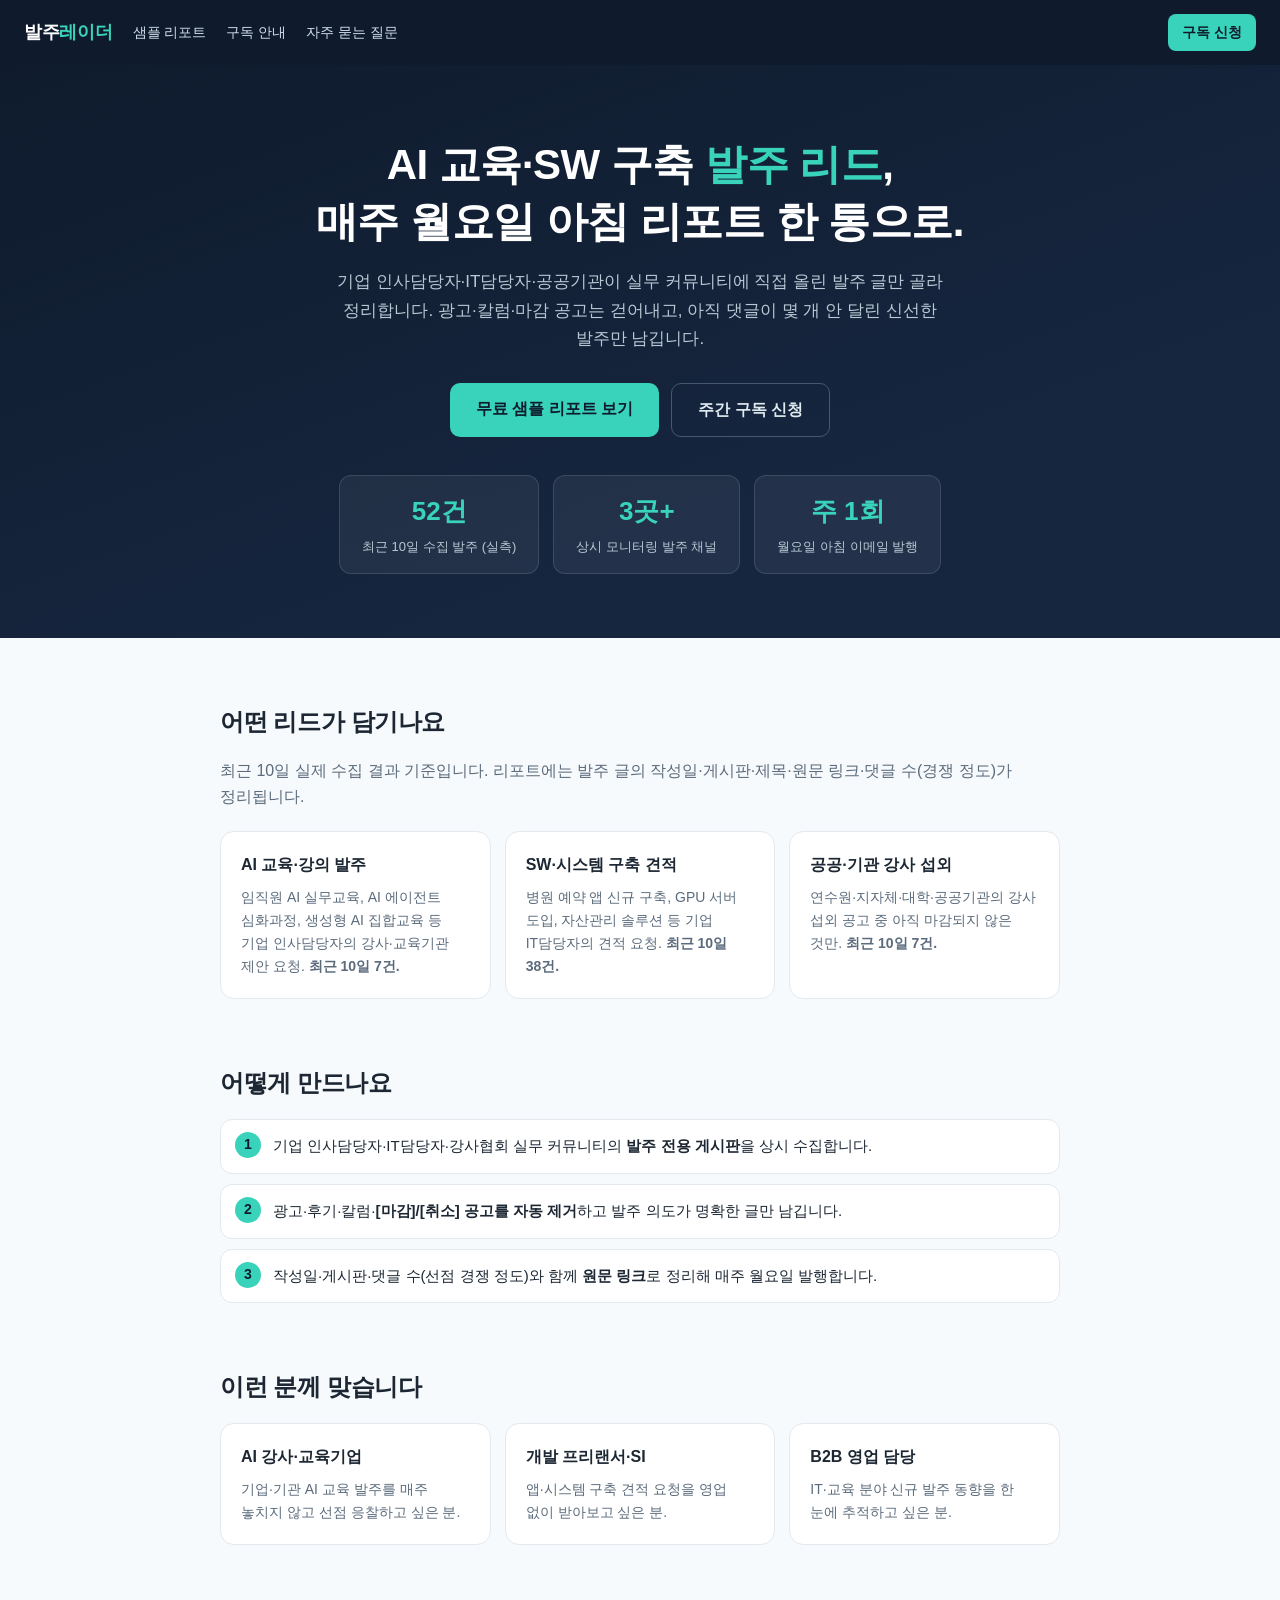
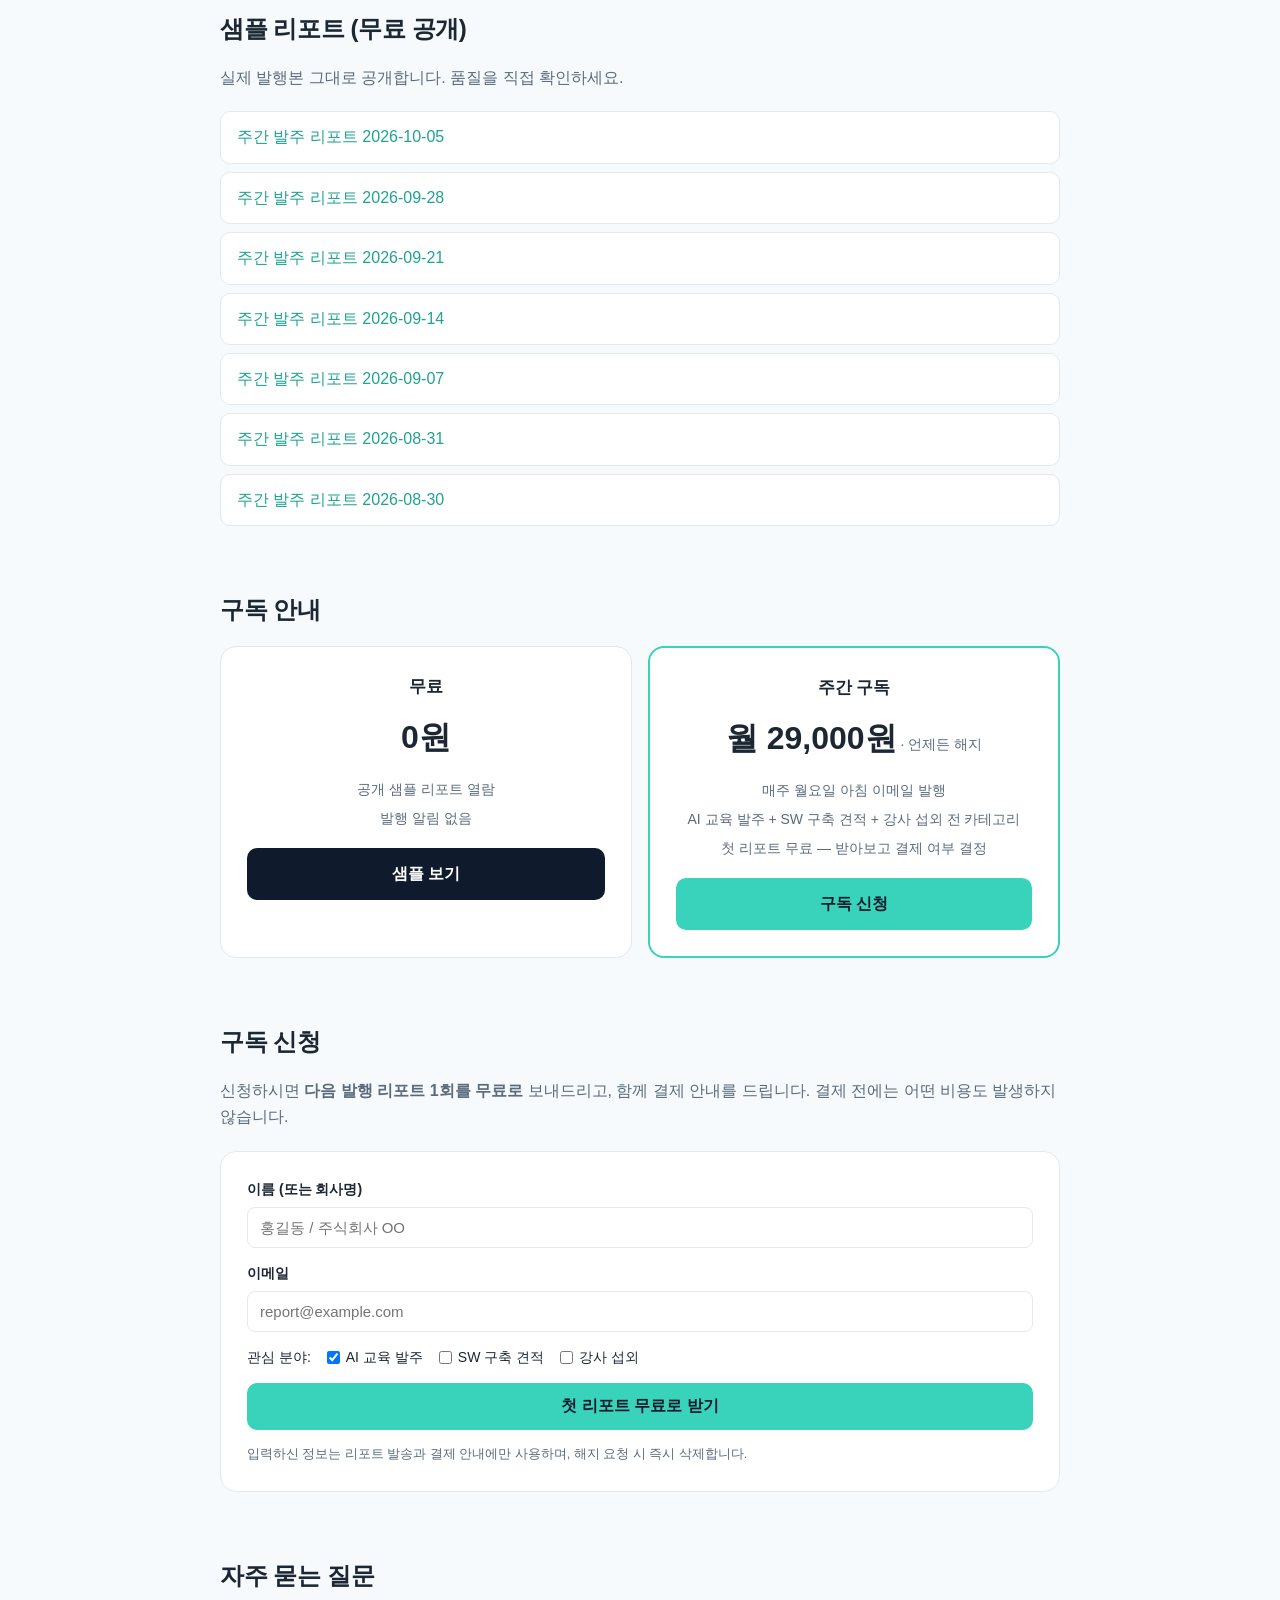
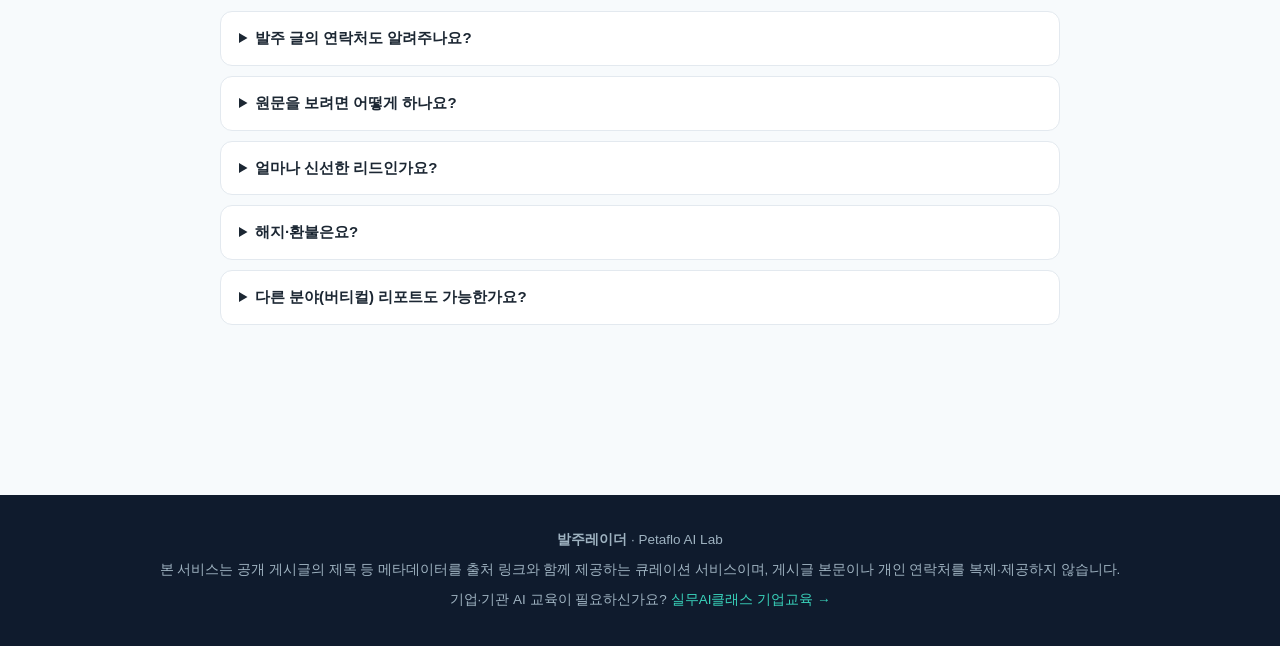
==== commit 407b84c1: "주간 리포트 자동 발행" ====
--- a/index.html
+++ b/index.html
@@ -77,6 +77,7 @@
   <div id="report-list">
     <ul>
       <!-- REPORT-LIST-START -->
+      <li><a href="reports/2026-10-05.html">주간 발주 리포트 2026-10-05</a></li>
       <li><a href="reports/2026-09-28.html">주간 발주 리포트 2026-09-28</a></li>
       <li><a href="reports/2026-09-21.html">주간 발주 리포트 2026-09-21</a></li>
       <li><a href="reports/2026-09-14.html">주간 발주 리포트 2026-09-14</a></li>
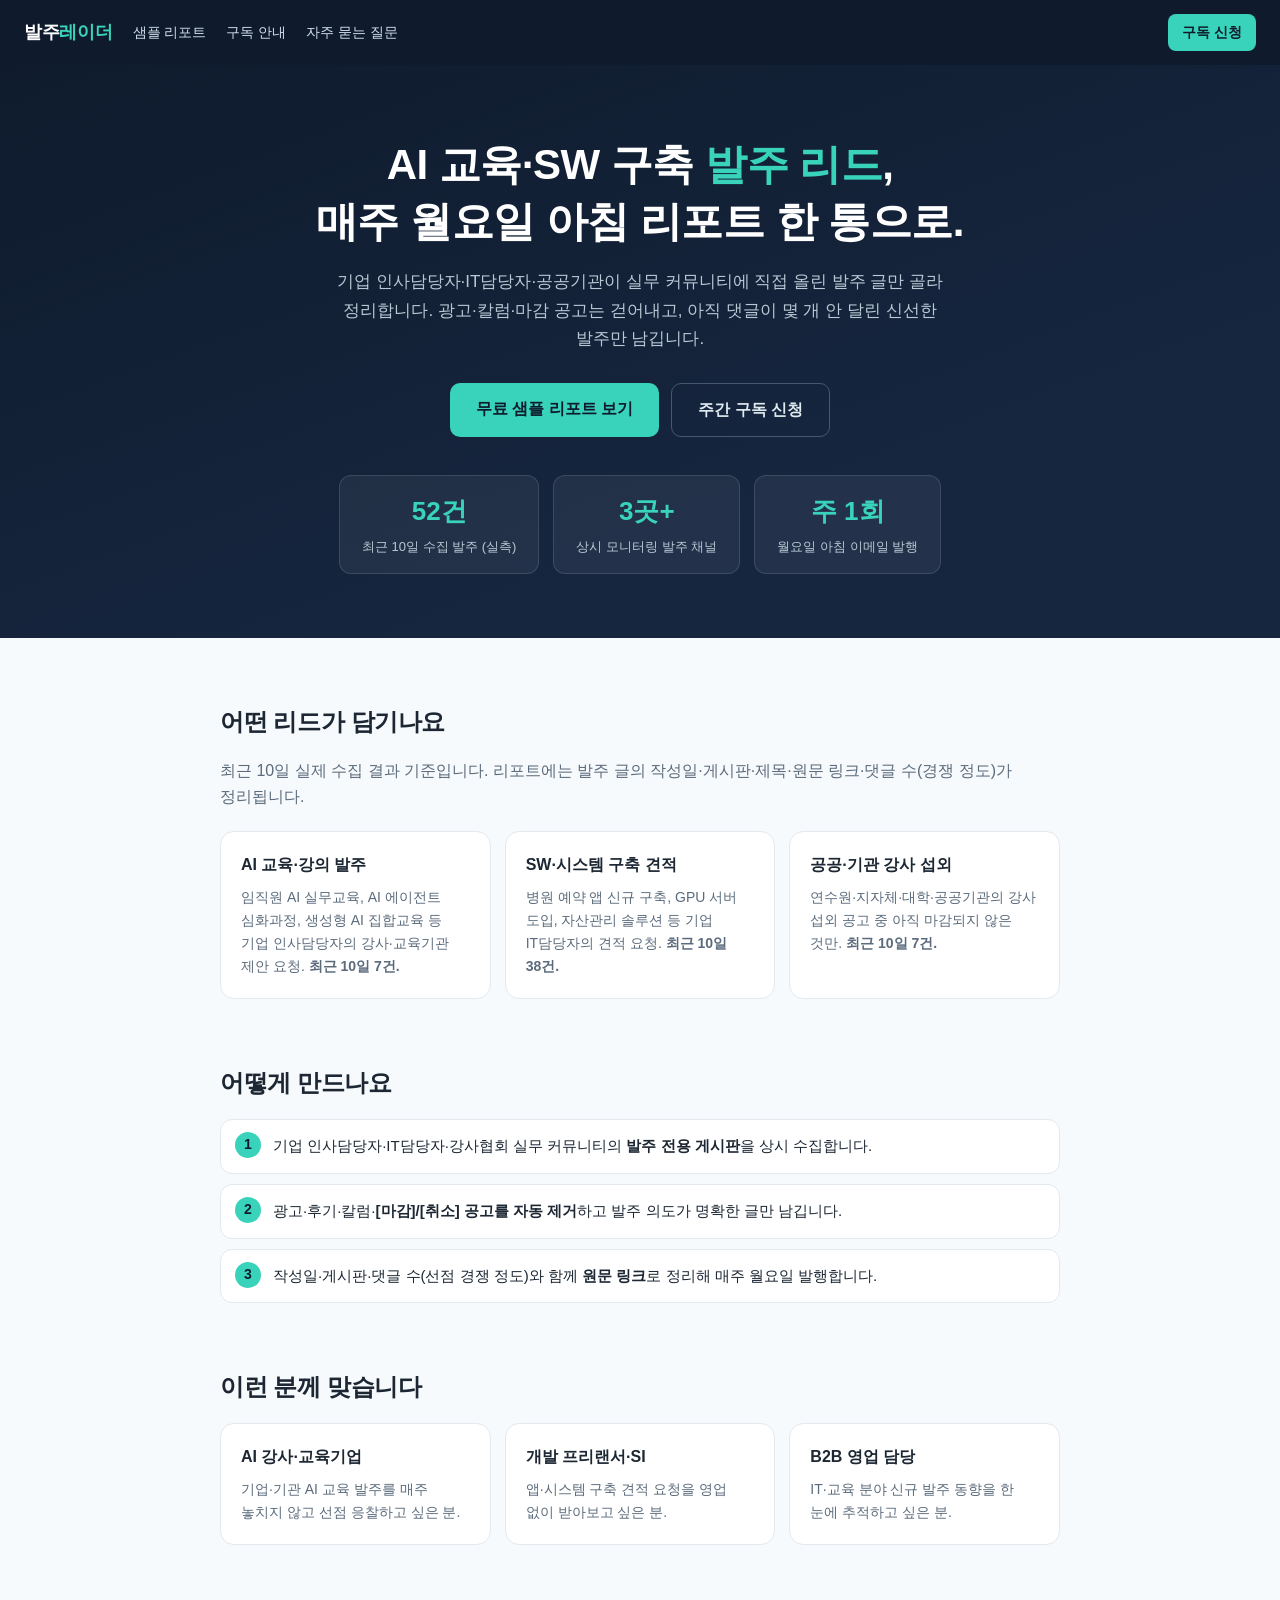
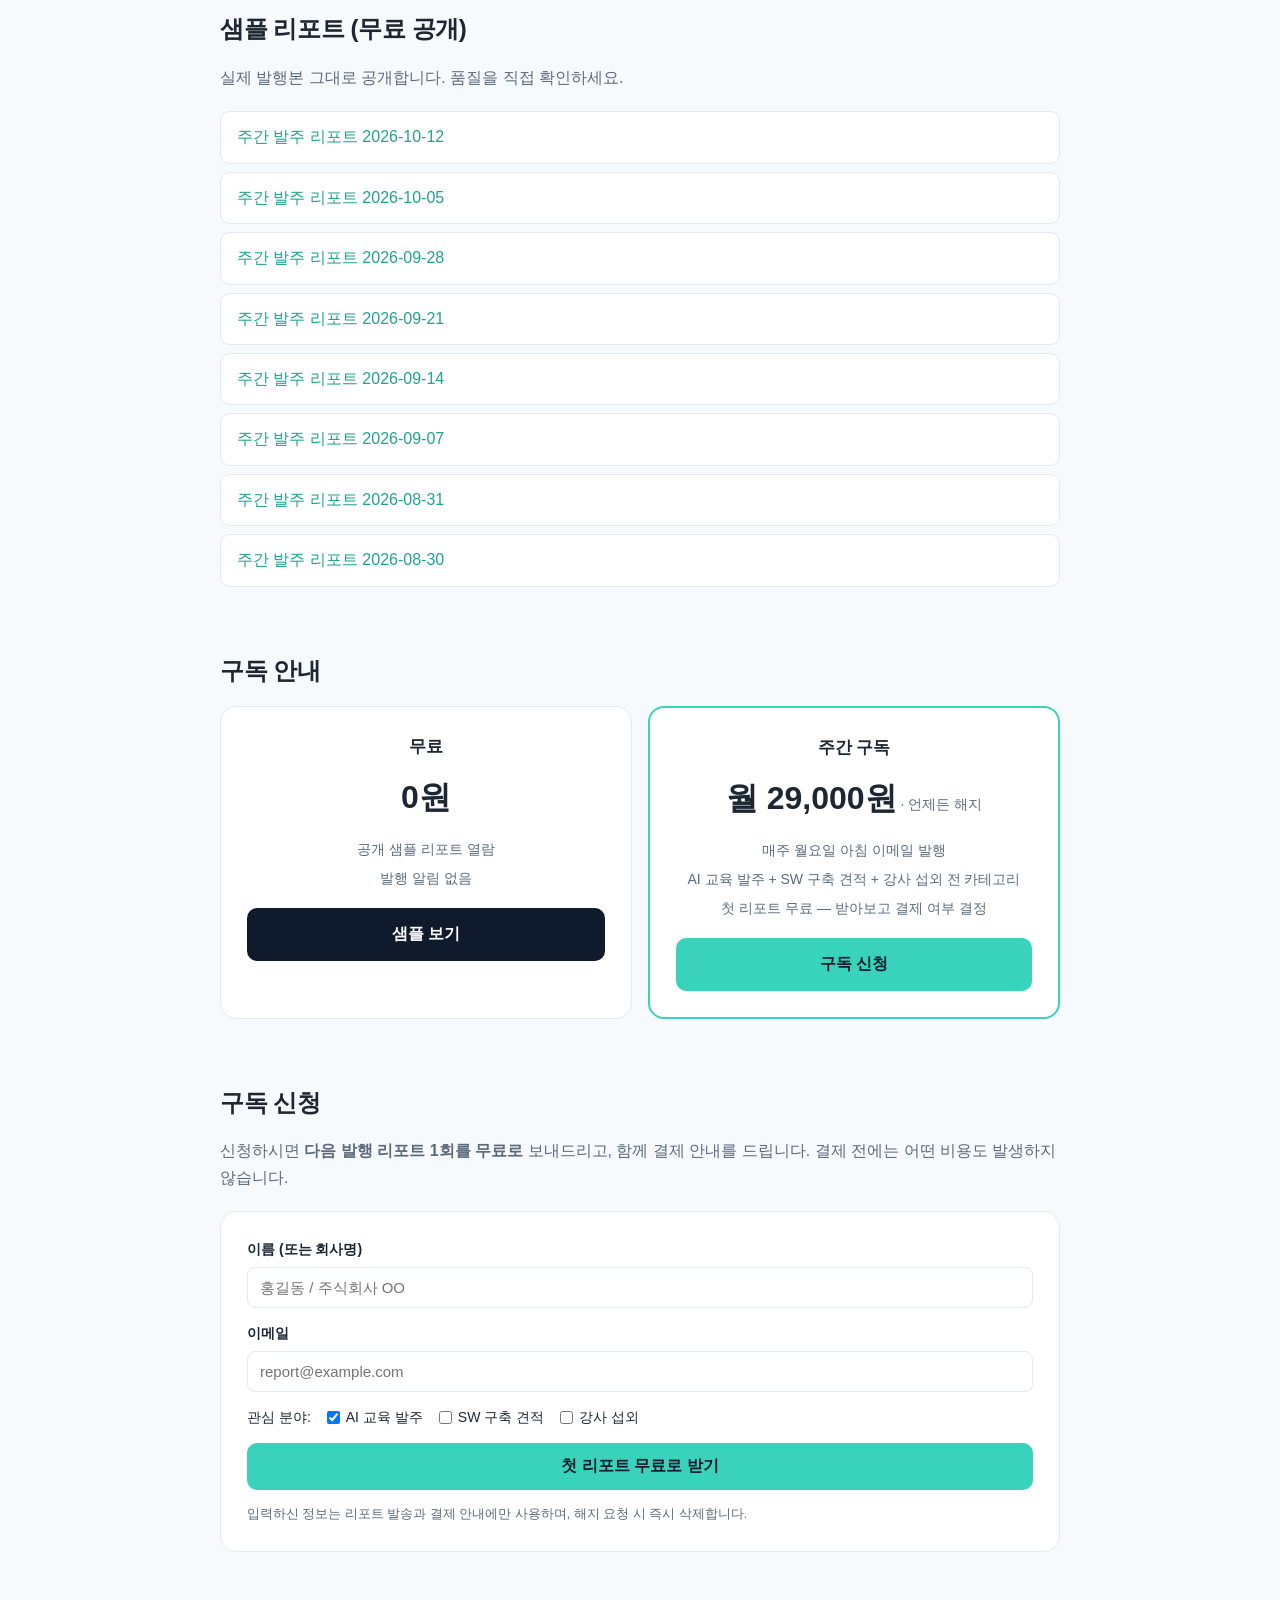
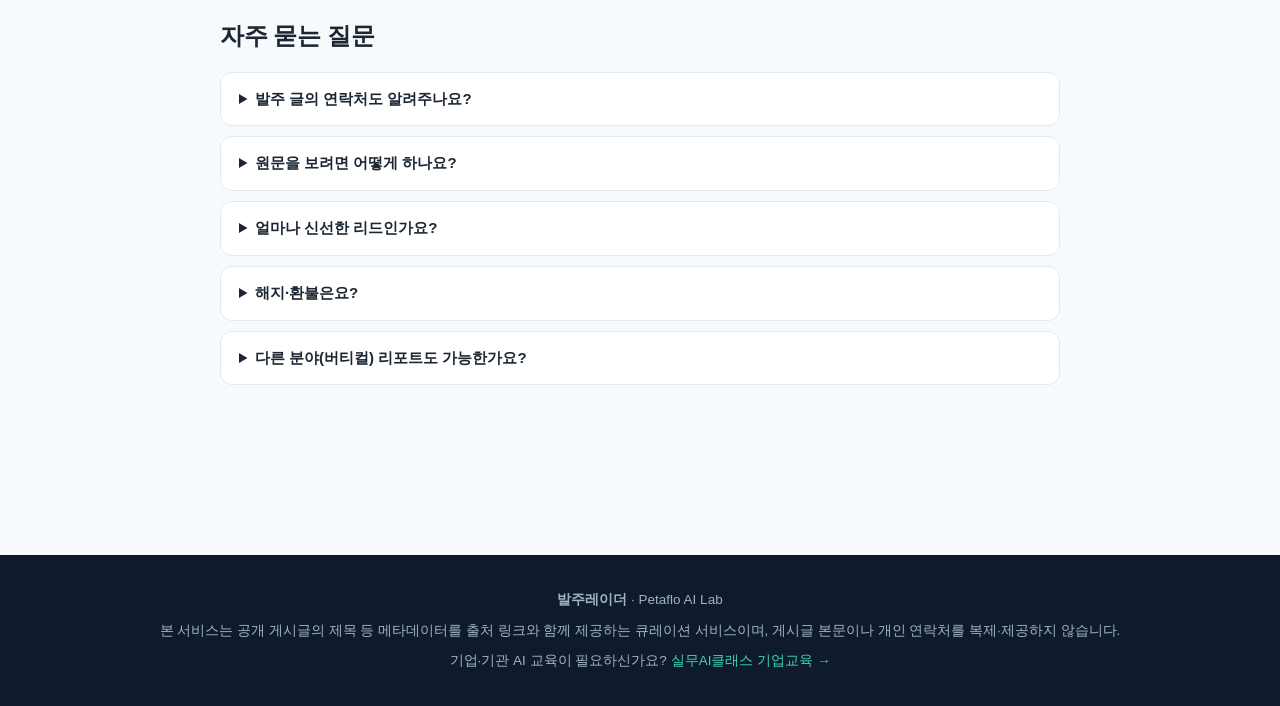
==== commit 11e87840: "주간 리포트 자동 발행" ====
--- a/index.html
+++ b/index.html
@@ -77,6 +77,7 @@
   <div id="report-list">
     <ul>
       <!-- REPORT-LIST-START -->
+      <li><a href="reports/2026-10-12.html">주간 발주 리포트 2026-10-12</a></li>
       <li><a href="reports/2026-10-05.html">주간 발주 리포트 2026-10-05</a></li>
       <li><a href="reports/2026-09-28.html">주간 발주 리포트 2026-09-28</a></li>
       <li><a href="reports/2026-09-21.html">주간 발주 리포트 2026-09-21</a></li>
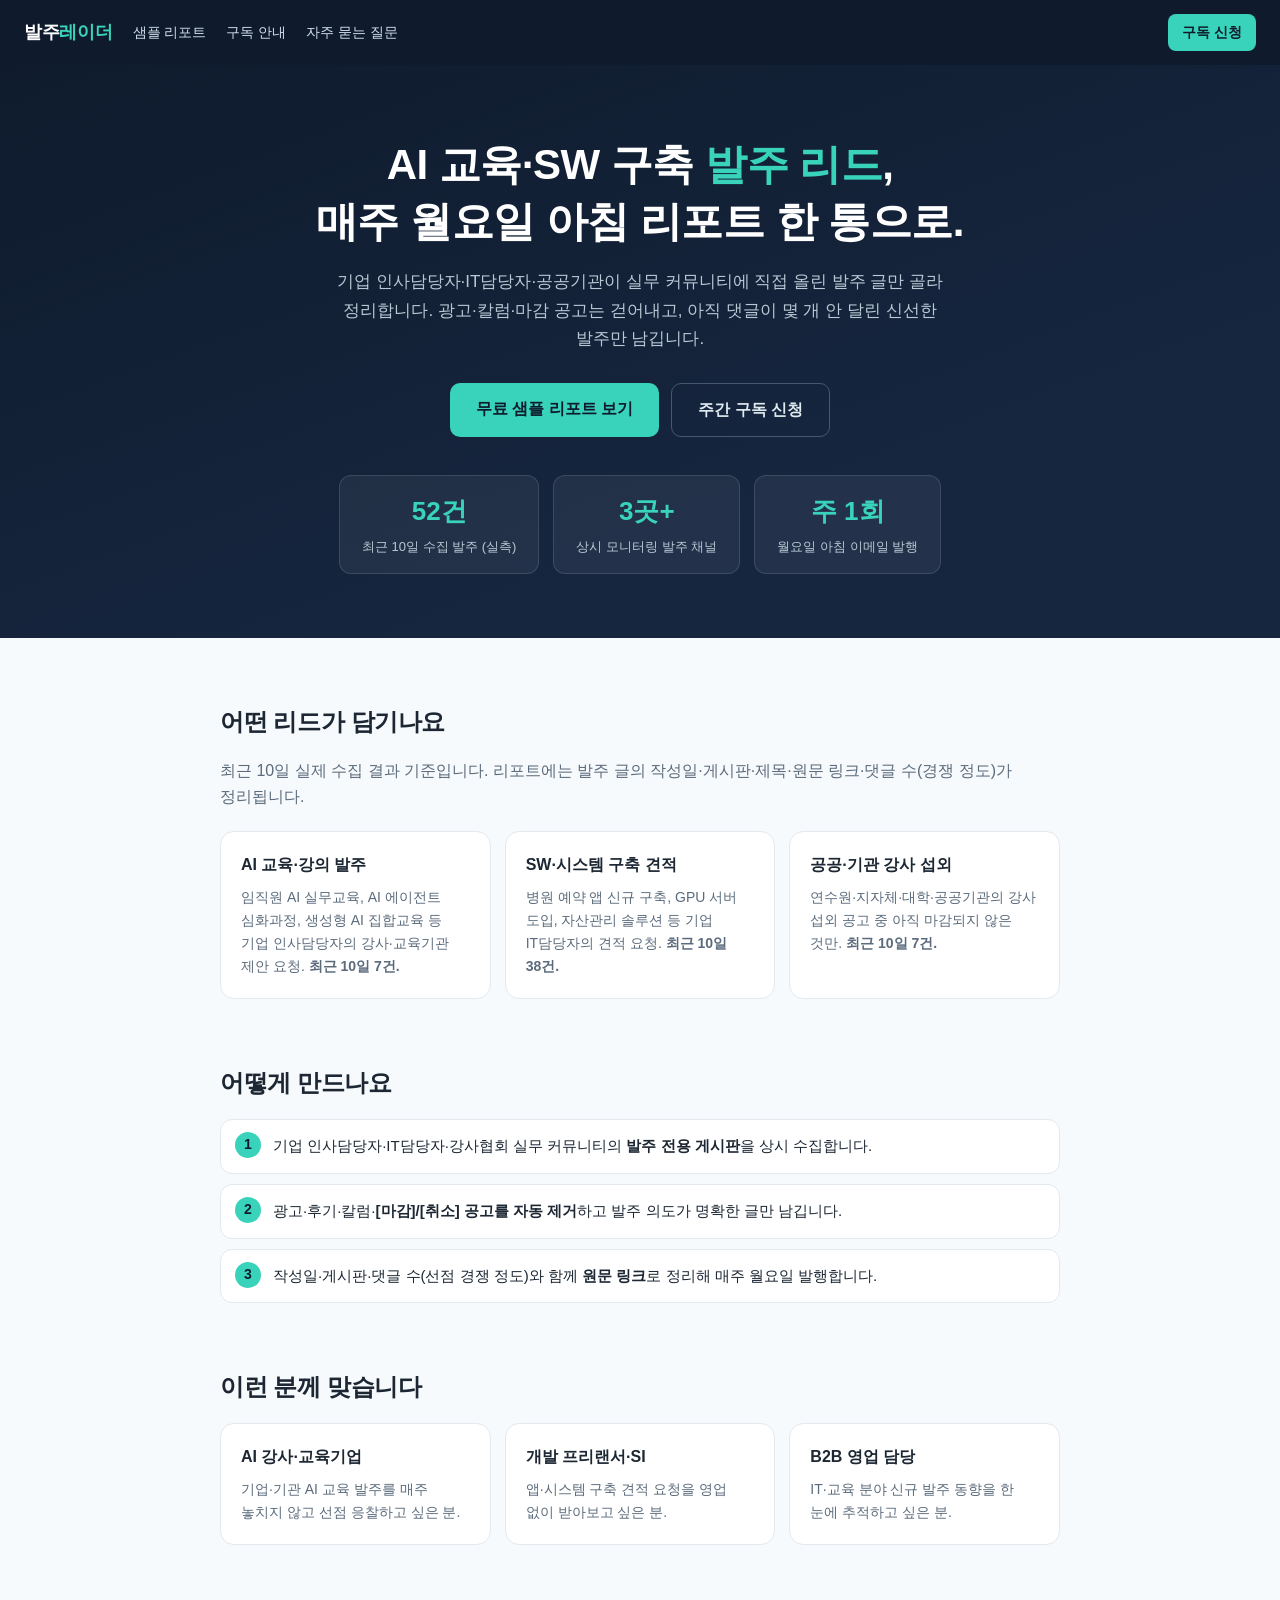
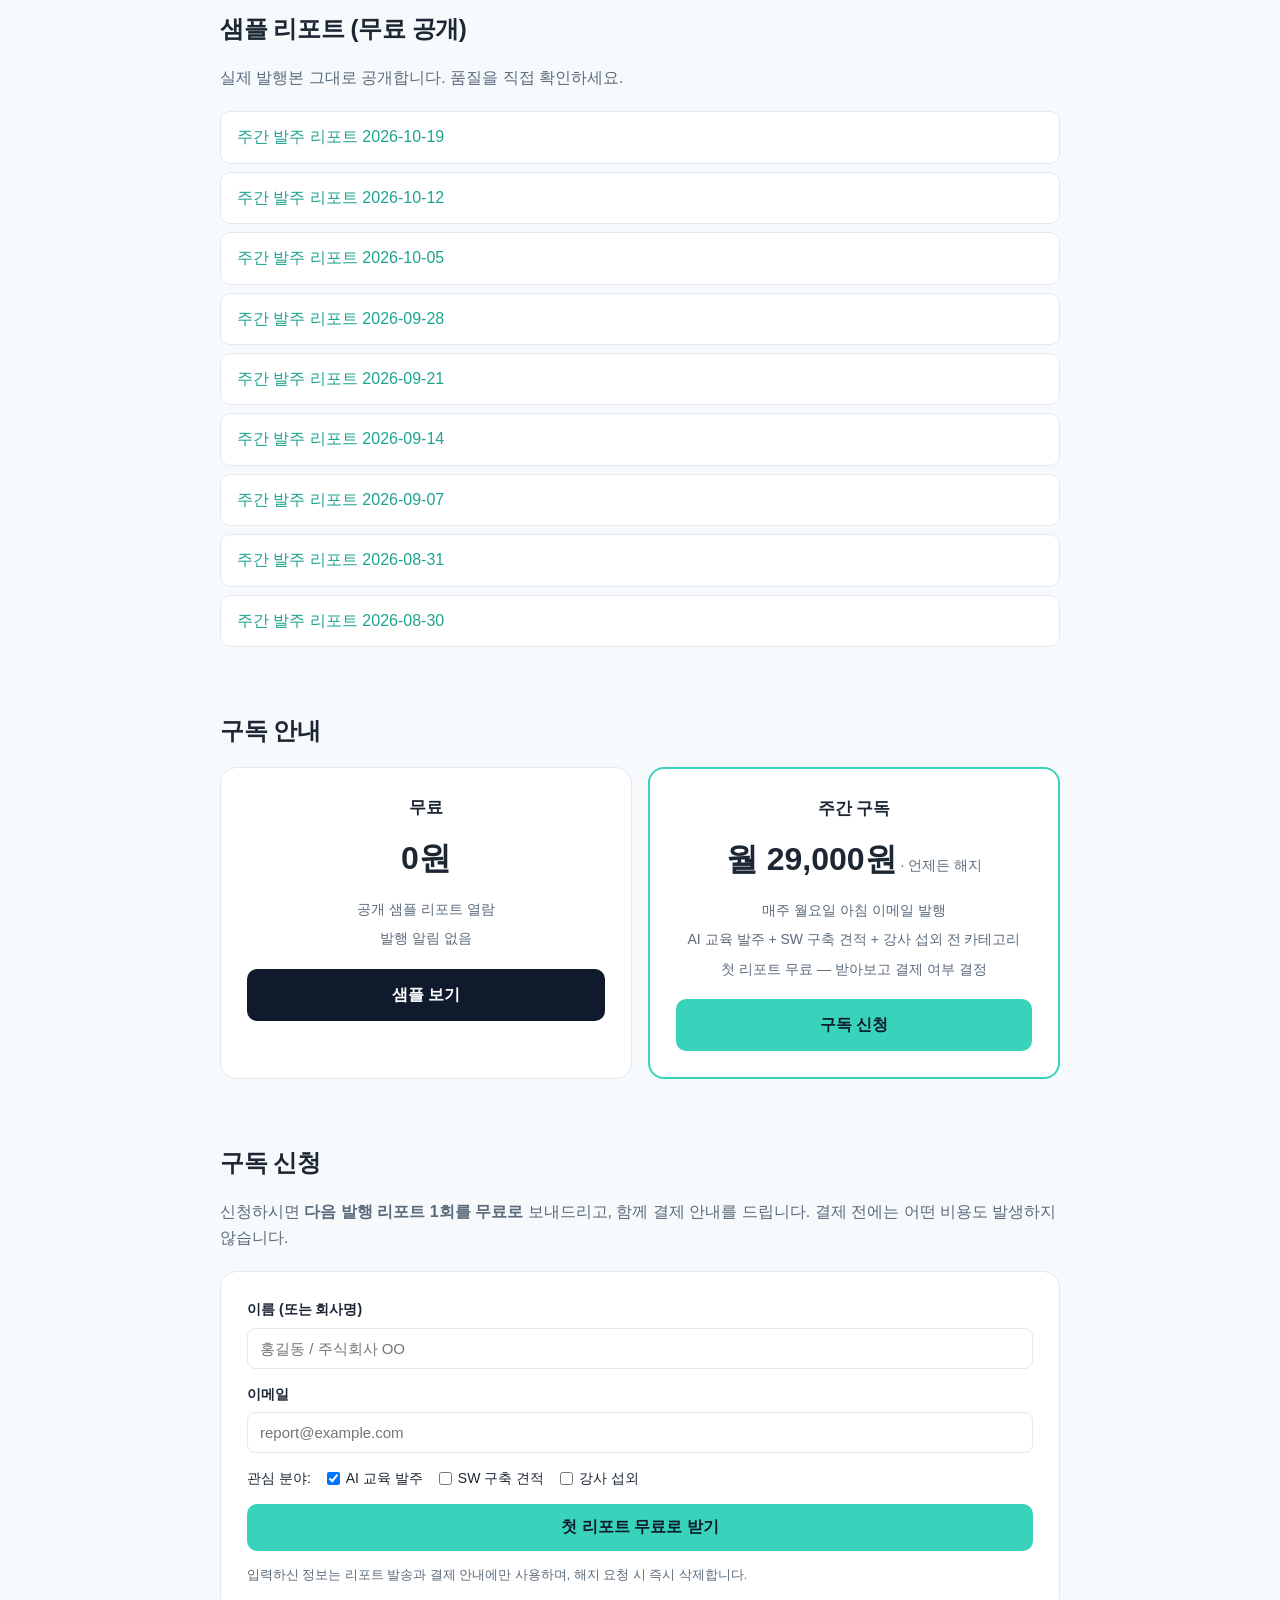
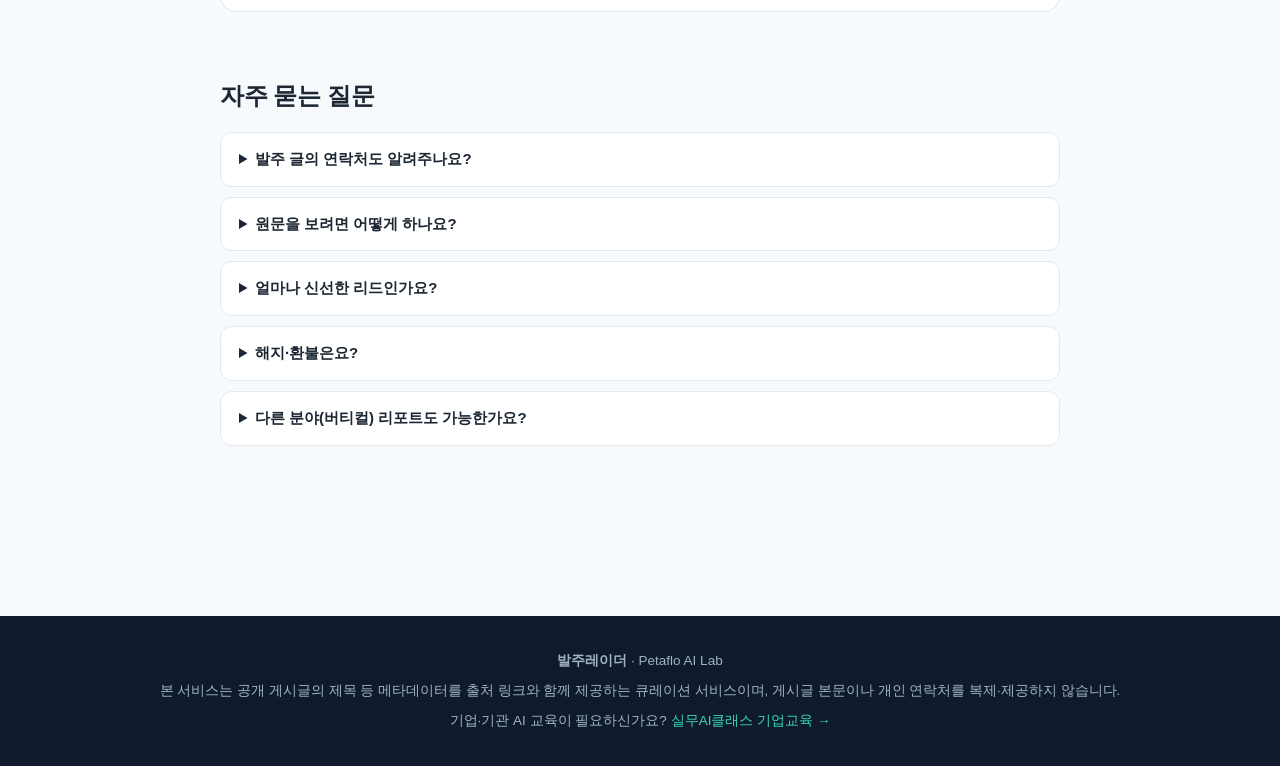
==== commit 3ec34f6c: "주간 리포트 자동 발행" ====
--- a/index.html
+++ b/index.html
@@ -77,6 +77,7 @@
   <div id="report-list">
     <ul>
       <!-- REPORT-LIST-START -->
+      <li><a href="reports/2026-10-19.html">주간 발주 리포트 2026-10-19</a></li>
       <li><a href="reports/2026-10-12.html">주간 발주 리포트 2026-10-12</a></li>
       <li><a href="reports/2026-10-05.html">주간 발주 리포트 2026-10-05</a></li>
       <li><a href="reports/2026-09-28.html">주간 발주 리포트 2026-09-28</a></li>
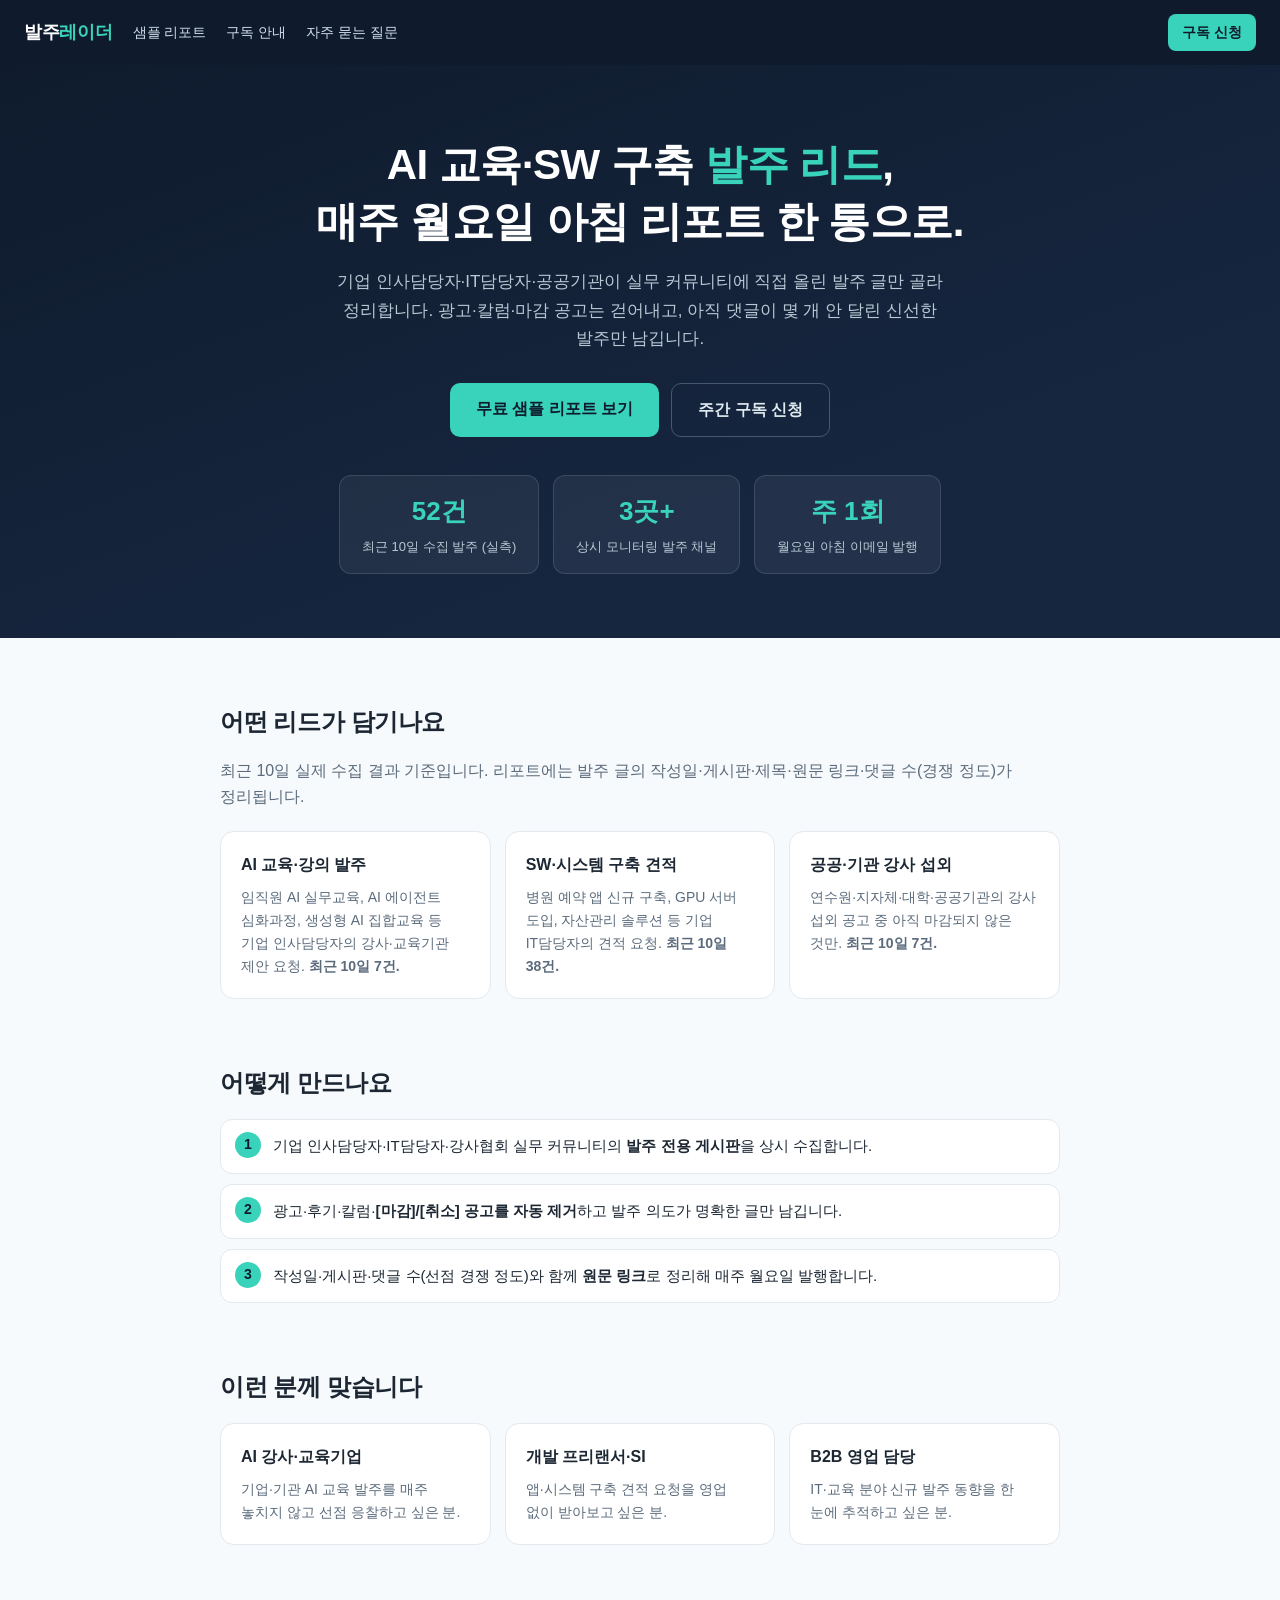
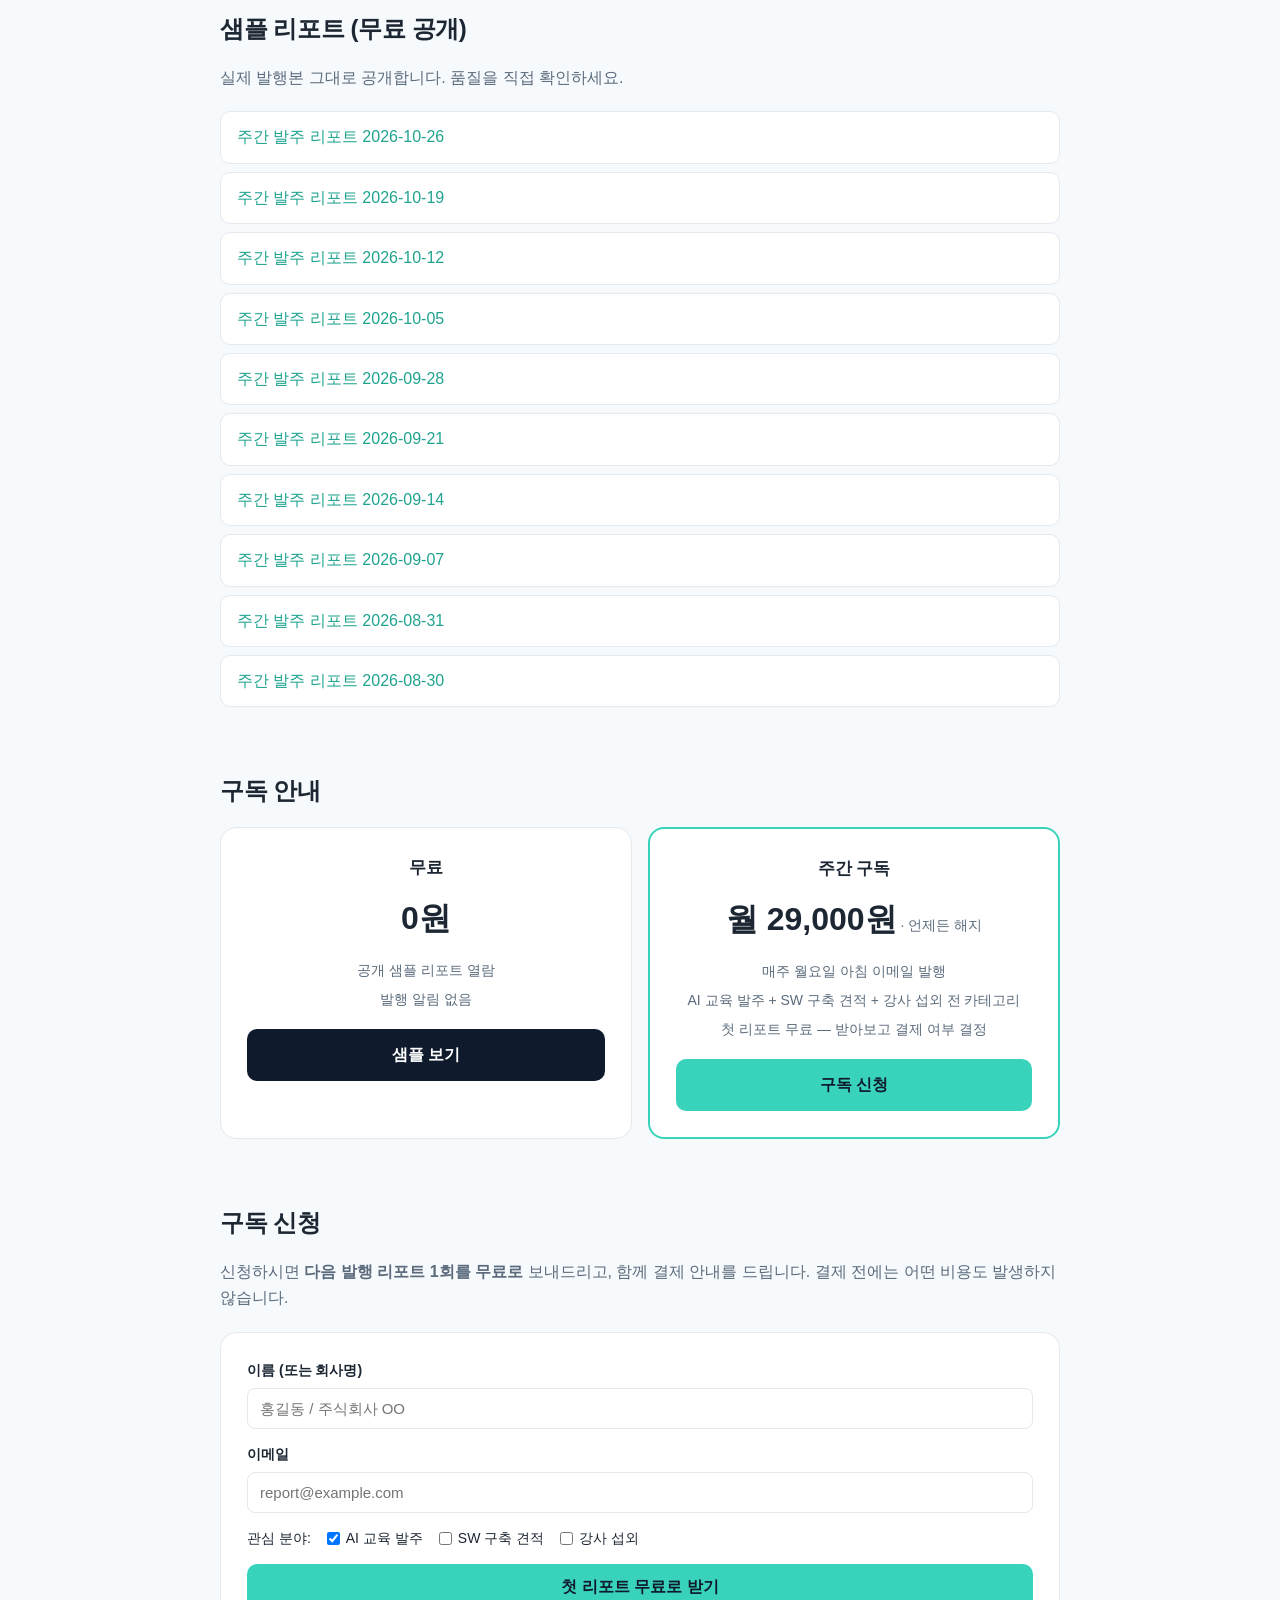
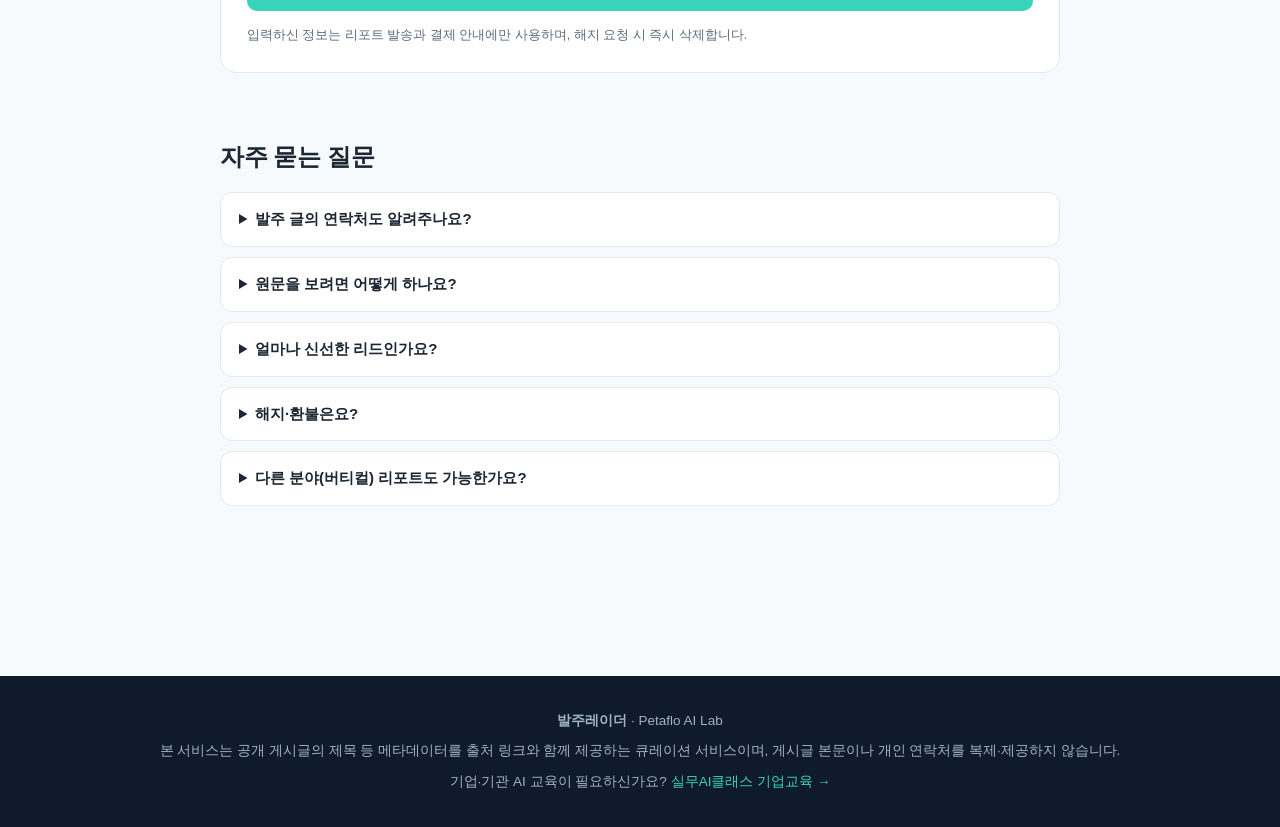
==== commit 7ca60601: "주간 리포트 자동 발행" ====
--- a/index.html
+++ b/index.html
@@ -77,6 +77,7 @@
   <div id="report-list">
     <ul>
       <!-- REPORT-LIST-START -->
+      <li><a href="reports/2026-10-26.html">주간 발주 리포트 2026-10-26</a></li>
       <li><a href="reports/2026-10-19.html">주간 발주 리포트 2026-10-19</a></li>
       <li><a href="reports/2026-10-12.html">주간 발주 리포트 2026-10-12</a></li>
       <li><a href="reports/2026-10-05.html">주간 발주 리포트 2026-10-05</a></li>
